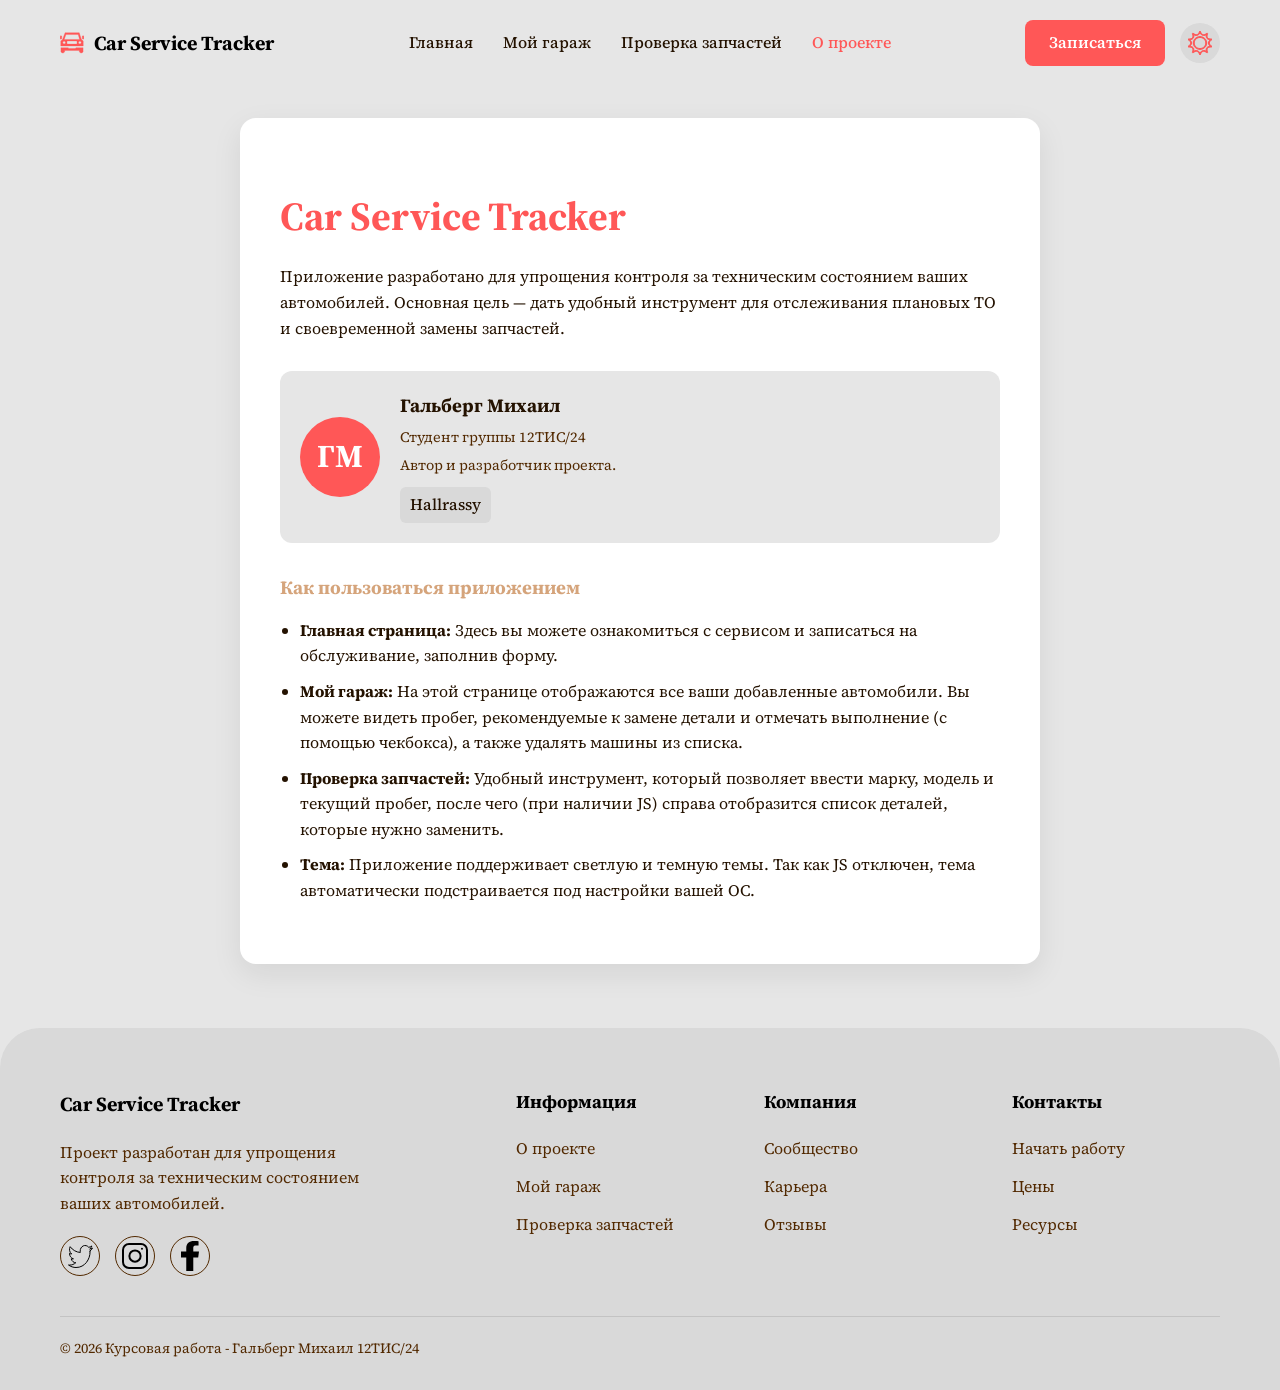
==== about.html @ ecd5b529 "first commit" ====
<!DOCTYPE html>
<html lang="ru">

<head>
    <meta charset="UTF-8">
    <meta name="viewport" content="width=device-width, initial-scale=1.0">
    <title>О проекте - Car Service Tracker</title>
    <link rel="stylesheet" href="./styles/normalize.css">
    <link rel="stylesheet" href="./styles/about.css">
    <link rel="stylesheet" href="./styles/style.css">

    <link rel="preconnect" href="https://fonts.googleapis.com">
    <link rel="preconnect" href="https://fonts.gstatic.com" crossorigin>
    <link
        href="https://fonts.googleapis.com/css2?family=Source+Serif+4:ital,opsz,wght@0,8..60,200..900;1,8..60,200..900&display=swap"
        rel="stylesheet">
</head>

<body>

    <header>
        <div class="container">
            <a href="landing.html" class="logo">
                <svg width="78" height="67" viewBox="0 0 78 67" fill="none" xmlns="http://www.w3.org/2000/svg">
                    <path
                        d="M0.5 20V11.5C2.50003 9.5 3.5 9.5 5.5 11.5C5.5 14.8195 5.5 16.6805 5.5 20C3.50003 21.5 2.50003 21.5 0.5 20Z"
                        fill="black" stroke="black" />
                    <path
                        d="M72.5 20V11.5C74.5 9.5 75.5 9.5 77.5 11.5C77.5 14.8195 77.5 16.6805 77.5 20C75.5 21.5 74.5 21.5 72.5 20Z"
                        fill="black" stroke="black" />
                    <path
                        d="M26.5 49H3V62.5C7.56975 67.108 10.1931 67.3477 15 62.5V57.5H63V62.5C67.7618 67.1748 70.3957 67.2716 75 62.5V49H52C51.0146 50.2489 50.3433 50.7753 49 51.5H29C27.8116 50.7342 27.2792 50.1751 26.5 49Z"
                        fill="black" stroke="black" />
                    <path
                        d="M62.4746 0.341797L69.4375 21.2305L75.5 27.293V43H2.5V27.293L2.64648 27.1465L8.57129 21.2207L16.5332 0.322266L16.6553 0H62.3604L62.4746 0.341797ZM23.3379 27.3467C22.7604 29.1355 22.4865 30.5618 22.5 32.0039C22.5135 33.4424 22.8128 34.8649 23.334 36.6406L23.4395 37H54.6162L54.7188 36.6348C55.2172 34.86 55.492 33.4383 55.5 32.002C55.508 30.5635 55.2477 29.1399 54.7158 27.3574L54.6094 27H23.4492L23.3379 27.3467ZM13.5 27.5C11.0147 27.5 9 29.5147 9 32C9 34.4853 11.0147 36.5 13.5 36.5C15.9853 36.5 18 34.4853 18 32C18 29.5147 15.9853 27.5 13.5 27.5ZM64.5 27.5C62.0147 27.5 60 29.5147 60 32C60 34.4853 62.0147 36.5 64.5 36.5C66.9853 36.5 69 34.4853 69 32C69 29.5147 66.9853 27.5 64.5 27.5ZM19.0254 6.3418L14.0254 21.3418L13.8066 22H63.6504L63.4834 21.3711L59.4834 6.37109L59.3838 6H19.1396L19.0254 6.3418Z"
                        fill="black" stroke="black" />
                </svg>
                Car Service Tracker
            </a>
            <nav>
                <a href="landing.html">Главная</a>
                <a href="index.html">Мой гараж</a>
                <a href="parts.html">Проверка запчастей</a>
                <a href="about.html" class="active">О проекте</a>
            </nav>
            <div class="header-actions">
                <a href="index.html#register" class="btn btn-primary">Записаться</a>
                <button class="theme-toggle" aria-label="Toggle Theme" title="Смена темы зависит от системы (без js)">
                    <svg width="24" height="24" viewBox="0 0 24 24" fill="none" xmlns="http://www.w3.org/2000/svg">
                        <path
                            d="M9.39059 4.34668H9.39011C9.38964 4.34668 9.38964 4.34804 9.38916 4.34804L9.39059 4.34668Z"
                            fill="black" />
                        <path d="M9.38916 19.6531C9.39011 19.6531 9.39059 19.6544 9.39112 19.6544L9.38916 19.6531Z"
                            fill="black" />
                        <path
                            d="M14.6102 4.34791C14.6098 4.34791 14.6098 4.34668 14.6093 4.34668H14.6089L14.6102 4.34791Z"
                            fill="black" />
                        <path
                            d="M23.7869 15.218C23.0164 14.7711 22.3967 14.2143 21.9677 13.6625C21.7536 13.3831 21.5935 13.1138 21.4879 12.8433C21.3815 12.5728 21.3263 12.3011 21.3263 12.0037V12.0014V11.9971C21.3263 11.699 21.3815 11.4269 21.4879 11.1564C21.5935 10.8867 21.7536 10.6169 21.9677 10.3379C22.3967 9.78618 23.0164 9.22902 23.7869 8.78211C23.9624 8.6803 24.0414 8.47667 23.9785 8.29142C23.9156 8.10584 23.7253 7.98594 23.5217 8.00169C23.3326 8.01594 23.1463 8.02288 22.9624 8.02245C22.273 8.02283 21.6303 7.92289 21.0872 7.75962C20.7424 7.65397 20.4477 7.52483 20.1953 7.36615C19.9425 7.20668 19.7304 7.01726 19.5465 6.77707L19.5461 6.7767C19.363 6.53614 19.2392 6.28676 19.1578 6.00973C19.0759 5.73269 19.0385 5.42604 19.0385 5.08254V5.07757V5.07602C19.0433 4.38977 19.2014 3.59008 19.5505 2.79587C19.6304 2.61526 19.5694 2.40774 19.4029 2.29173C19.236 2.17646 19.0102 2.18527 18.8542 2.31282C18.1684 2.87425 17.4188 3.26233 16.735 3.47908L16.7378 3.47833C16.3483 3.59936 15.9919 3.66123 15.6548 3.66123C15.3931 3.66086 15.1415 3.62509 14.8835 3.5448L14.8826 3.54442C14.5871 3.45297 14.3322 3.32003 14.0948 3.14022C13.8577 2.96115 13.6375 2.73367 13.4239 2.45434C13.0038 1.89605 12.6376 1.16171 12.4308 0.324798C12.3837 0.13411 12.2055 0 11.9999 0C11.7938 0 11.616 0.13411 11.5689 0.324704C11.3625 1.16161 10.9955 1.89596 10.5758 2.45424C10.3621 2.73362 10.142 2.96106 9.90493 3.14012C9.66702 3.31993 9.41302 3.45287 9.11746 3.54433L9.11663 3.5447C8.85859 3.625 8.60622 3.66076 8.34494 3.66114C8.00826 3.66114 7.65221 3.59889 7.26191 3.47823L7.26516 3.47898C6.58014 3.26223 5.83059 2.87415 5.14637 2.31273C4.9899 2.18518 4.76375 2.17637 4.5972 2.29163C4.43071 2.40765 4.36986 2.61517 4.44964 2.79578C4.79803 3.59003 4.95606 4.38888 4.96167 5.07593V5.08244C4.96167 5.42594 4.9234 5.7326 4.84235 6.00963C4.7605 6.28667 4.63635 6.53604 4.45328 6.77661L4.45289 6.77698C4.26943 7.01717 4.05778 7.20659 3.80496 7.36606C3.55259 7.52478 3.25742 7.65387 2.91272 7.75953C2.36961 7.92284 1.72734 8.02278 1.03745 8.02278C0.85438 8.02278 0.667718 8.01584 0.478597 8.00159C0.274573 7.98584 0.084665 8.10575 0.021805 8.29133C-0.0418911 8.47653 0.0375446 8.68021 0.213336 8.78202C0.983444 9.22893 1.60358 9.78609 2.03214 10.3379C2.24586 10.6169 2.40551 10.8866 2.51235 11.1563C2.61879 11.4264 2.67324 11.6977 2.67402 11.9952V12.0002V12.0048C2.67324 12.3022 2.61879 12.5731 2.51235 12.8436C2.40551 13.1137 2.24586 13.3831 2.03214 13.6625L2.03377 13.6598C1.60521 14.2119 0.984624 14.7707 0.213336 15.2179C0.0375446 15.3194 -0.0418911 15.5234 0.021805 15.7086C0.084665 15.8942 0.275015 16.0145 0.47904 15.9987C0.667767 15.9842 0.854429 15.9772 1.03789 15.9772C1.72738 15.9772 2.36966 16.0775 2.91277 16.2404C3.25747 16.3465 3.55263 16.4748 3.80501 16.6339C4.05783 16.7937 4.26952 16.9828 4.45294 17.2237H4.45333C4.6364 17.4635 4.76055 17.7129 4.8424 17.9903C4.92345 18.2678 4.96172 18.574 4.96172 18.9179V18.9244C4.95611 19.6115 4.79803 20.4099 4.44969 21.2042C4.36991 21.3852 4.43076 21.5927 4.59725 21.7083C4.7638 21.8232 4.98995 21.8151 5.14641 21.6872C5.83025 21.127 6.57936 20.7381 7.26319 20.5214C7.65309 20.4015 8.00831 20.3385 8.34455 20.3389C8.60622 20.3389 8.8582 20.3754 9.11623 20.4557L9.11746 20.4561C9.41302 20.5471 9.66702 20.6801 9.90533 20.8595C10.1428 21.0397 10.3633 21.2676 10.577 21.5473L10.575 21.5454C10.9951 22.1033 11.3625 22.838 11.5689 23.6757C11.616 23.8659 11.7939 24 11.9999 24C12.2055 24 12.3837 23.8659 12.4309 23.6757C12.6377 22.8384 13.0039 22.1038 13.424 21.5458C13.6377 21.2669 13.8578 21.0394 14.0949 20.8596C14.3324 20.6801 14.5872 20.5471 14.8828 20.4561L14.8836 20.4557C15.1416 20.3754 15.3941 20.3389 15.6549 20.3385C15.992 20.3385 16.3472 20.4015 16.7367 20.5214C17.4205 20.7382 18.1689 21.1271 18.8535 21.6873C19.0104 21.8152 19.2362 21.8233 19.4031 21.7084C19.5696 21.5927 19.6305 21.3852 19.5506 21.2043C19.2015 20.41 19.0434 19.6111 19.0386 18.9245V18.9179C19.0386 18.5741 19.0761 18.2678 19.1579 17.9904C19.2394 17.713 19.3632 17.4635 19.5463 17.2238H19.5467C19.7305 16.9828 19.9426 16.7938 20.1954 16.6339C20.4478 16.4748 20.7426 16.3465 21.0873 16.2405C21.6304 16.0776 22.2731 15.9773 22.9626 15.9773C23.146 15.9773 23.3328 15.9842 23.5214 15.9988C23.7255 16.0149 23.9158 15.8943 23.9787 15.7087C24.0414 15.5235 23.9623 15.3194 23.7869 15.218ZM20.8202 15.4359L20.8174 15.437C20.4138 15.5611 20.042 15.719 19.707 15.93C19.3723 16.141 19.0759 16.405 18.8304 16.7273L18.8308 16.7269C18.5853 17.0471 18.4127 17.3959 18.3046 17.7633C18.197 18.1303 18.153 18.5153 18.153 18.918V18.9299V18.931C18.1567 19.3625 18.2127 19.8217 18.3219 20.2932C17.8852 20.0488 17.4438 19.8567 17.0144 19.7207L17.0119 19.7199C16.5571 19.5785 16.1076 19.4951 15.6548 19.4951C15.3048 19.4951 14.9552 19.5455 14.6093 19.6534C14.2126 19.7752 13.8573 19.9612 13.5437 20.1987C13.2296 20.4373 12.9554 20.7247 12.707 21.0513L12.7042 21.0536C12.4417 21.4044 12.2023 21.8072 11.9998 22.2502C11.7979 21.8071 11.5583 21.4044 11.2946 21.0536L11.293 21.0513C11.0434 20.7247 10.7701 20.4369 10.456 20.1987C10.1419 19.9612 9.78708 19.7748 9.38917 19.653C9.04363 19.5454 8.69407 19.4951 8.34445 19.4951C7.89248 19.4954 7.44287 19.5785 6.98809 19.7199L6.98529 19.7206C6.55589 19.8567 6.11479 20.0488 5.67733 20.2932C5.78741 19.8217 5.84304 19.3625 5.84668 18.931V18.9229V18.921V18.9179C5.84668 18.5156 5.80276 18.1305 5.69464 17.7632C5.58742 17.3963 5.41443 17.047 5.16934 16.7268L5.16973 16.7272C4.92414 16.4049 4.6278 16.1409 4.29274 15.9299C3.95808 15.7189 3.58554 15.561 3.18192 15.4369L3.17946 15.4358C2.74805 15.3062 2.27025 15.2171 1.76546 15.1703C2.14606 14.8498 2.47629 14.5089 2.74564 14.162L2.7476 14.1589C2.99599 13.8338 3.19963 13.4984 3.34074 13.1406C3.48186 12.7832 3.55928 12.404 3.55883 12.0048V12.0002V11.9978V11.9952V11.9909C3.55844 11.5936 3.48141 11.2155 3.34074 10.8593C3.19963 10.5016 2.99599 10.1657 2.7476 9.84027L2.74564 9.83793C2.47551 9.49133 2.14606 9.15055 1.76506 8.82964C2.27025 8.78319 2.748 8.69403 3.17946 8.56452L3.18192 8.56339C3.58549 8.43927 3.95808 8.28092 4.29274 8.06999C4.6278 7.859 4.92414 7.59505 5.16973 7.27264L5.16934 7.27301C5.41443 6.95253 5.58742 6.60401 5.69464 6.23707C5.80276 5.86934 5.84668 5.48473 5.84668 5.0824V5.07279V5.06932C5.84304 4.63858 5.78741 4.17822 5.67733 3.70712C6.11479 3.95111 6.55594 4.14288 6.98529 4.27928L6.98809 4.28041C7.44292 4.42183 7.89248 4.5048 8.34489 4.5048C8.69446 4.50517 9.04403 4.45446 9.38995 4.3465C9.78748 4.22467 10.1423 4.03834 10.456 3.80087C10.7701 3.56303 11.0434 3.27522 11.293 2.94859L11.2942 2.94629C11.5583 2.59585 11.797 2.19273 11.9998 1.74976C12.2023 2.19277 12.4417 2.5959 12.7042 2.94629L12.707 2.94859C12.9554 3.27522 13.2296 3.56303 13.5437 3.80087C13.8573 4.03834 14.2126 4.22467 14.6093 4.3465C14.9552 4.4545 15.3048 4.50522 15.6548 4.5048C16.1076 4.5048 16.5567 4.42183 17.0119 4.28041L17.0144 4.27928C17.4438 4.14288 17.8852 3.95111 18.3219 3.70712C18.2127 4.17822 18.1566 4.63858 18.153 5.06932V5.0824C18.153 5.48473 18.197 5.87013 18.3046 6.23707C18.4127 6.60401 18.5853 6.95295 18.8308 7.27301L18.8304 7.27264C19.0755 7.595 19.3723 7.85937 19.707 8.06999C20.042 8.28092 20.4142 8.43922 20.8174 8.56339L20.8202 8.56452C21.252 8.69403 21.7294 8.78319 22.2342 8.82927C21.854 9.15013 21.5246 9.49133 21.2544 9.83793L21.2524 9.84065C21.0029 10.1661 20.7996 10.5019 20.6585 10.8597C20.5182 11.2147 20.442 11.5913 20.4412 11.9867V11.9936C20.4412 11.9944 20.4408 11.9952 20.4408 11.997V12.0017V12.0036V12.0044V12.0063C20.4412 12.4043 20.5178 12.7832 20.6585 13.1398C20.7996 13.4979 21.0029 13.8338 21.2524 14.1589L21.2544 14.162C21.5246 14.5089 21.854 14.8498 22.2342 15.1703C21.7294 15.2172 21.252 15.3063 20.8202 15.4359Z"
                            fill="black" />
                        <path
                            d="M14.6089 19.6543H14.6093C14.6097 19.6531 14.6098 19.6531 14.6102 19.6531L14.6089 19.6543Z"
                            fill="black" />
                        <path
                            d="M12 5.58984C8.28496 5.58984 5.27388 8.45982 5.27344 12.0004C5.27383 15.5405 8.28491 18.4108 12 18.4108C15.7155 18.4108 18.7265 15.5405 18.7265 12.0004C18.7265 8.45982 15.7154 5.58984 12 5.58984ZM16.0956 15.9032C15.0461 16.9026 13.6011 17.5201 12 17.5201C10.3989 17.5201 8.95384 16.9026 7.90475 15.9032C6.856 14.9038 6.20852 13.5258 6.20807 12.0004C6.20847 10.4748 6.856 9.09765 7.90475 8.09743C8.95389 7.09763 10.3989 6.48047 12 6.48047C13.6011 6.48047 15.0461 7.09763 16.0957 8.09743C17.144 9.09686 17.7919 10.4748 17.7919 12.0004C17.7919 13.5258 17.144 14.9038 16.0956 15.9032Z"
                            fill="black" />
                    </svg>

                </button>
            </div>
        </div>
    </header>

    <main class="container">
        <section class="about-section">
            <h1 class="txt-primary">Car Service Tracker</h1>
            <p class="lead">Приложение разработано для упрощения контроля за техническим состоянием ваших автомобилей.
                Основная цель — дать удобный инструмент для отслеживания плановых ТО и своевременной замены запчастей.
            </p>

            <div class="author-card">
                <div class="author-avatar">
                    ГМ
                </div>
                <div class="author-info">
                    <h3>Гальберг Михаил</h3>
                    <p>Студент группы 12ТИС/24</p>
                    <p class="mb-0">Автор и разработчик проекта.</p>
                    <a href="https://github.com/Hallrassy" target="_blank" class="github-link">
                        <!-- Тут должна быть иконка: github --> Hallrassy
                    </a>
                </div>
            </div>

            <div class="instructions">
                <h3 class="txt-secondary">Как пользоваться приложением</h3>
                <ul>
                    <li><strong>Главная страница:</strong> Здесь вы можете ознакомиться с сервисом и записаться на
                        обслуживание, заполнив форму.</li>
                    <li><strong>Мой гараж:</strong> На этой странице отображаются все ваши добавленные автомобили. Вы
                        можете видеть пробег, рекомендуемые к замене детали и отмечать выполнение (с помощью чекбокса),
                        а также удалять машины из списка.</li>
                    <li><strong>Проверка запчастей:</strong> Удобный инструмент, который позволяет ввести марку, модель
                        и текущий пробег, после чего (при наличии JS) справа отобразится список деталей, которые нужно
                        заменить.</li>
                    <li><strong>Тема:</strong> Приложение поддерживает светлую и темную темы. Так как JS отключен, тема
                        автоматически подстраивается под настройки вашей ОС.</li>
                </ul>
            </div>
        </section>
    </main>

    <footer>
        <div class="container">
            <div class="footer-grid">
                <div class="footer-brand">
                    <a href="landing.html" class="logo">
                        <!-- Тут должна быть иконка: car-front -->
                        Car Service Tracker
                    </a>
                    <p>Проект разработан для упрощения контроля за техническим состоянием ваших автомобилей.</p>
                    <div class="social-links">
                        <a href="#"><svg width="25" height="23" viewBox="0 0 25 23" fill="none"
                                xmlns="http://www.w3.org/2000/svg">
                                <path
                                    d="M22.0611 6.07477V6.80123C22.0611 14.1166 17.1054 22.5 8.0373 22.5C5.36029 22.5064 2.74013 21.6352 0.5 19.9937C0.889044 20.0529 1.28148 20.0796 1.67405 20.0736C3.89309 20.0804 6.04972 19.2514 7.7973 17.7199C6.76638 17.7029 5.76649 17.3224 4.93971 16.6325C4.11294 15.9426 3.50136 14.9784 3.19189 13.8769C3.49897 13.9498 3.81204 13.9863 4.12595 13.9859C4.56428 13.986 5.00063 13.92 5.42324 13.7897C4.30665 13.5404 3.30211 12.8643 2.58151 11.8771C1.86091 10.8898 1.46905 9.65277 1.47297 8.37764V8.30499C2.15613 8.73238 2.92203 8.96677 3.70432 8.98786C2.66298 8.22041 1.9226 7.03658 1.63447 5.67827C1.34633 4.31996 1.53218 2.88969 2.15405 1.6797C3.39314 3.38651 4.93908 4.78216 6.69138 5.77592C8.44368 6.76968 10.3631 7.33931 12.3249 7.44777C12.2278 7.03545 12.1819 6.61009 12.1886 6.18374C12.1521 5.05694 12.4266 3.94491 12.9746 2.99906C13.5227 2.05322 14.3177 1.31954 15.2514 0.897903C16.1852 0.47627 17.2122 0.387181 18.1928 0.642768C19.1734 0.898355 20.0598 1.4862 20.7314 2.32625C21.8352 2.07676 22.8941 1.62253 23.8643 0.982304C23.4964 2.28365 22.7137 3.38782 21.6654 4.08428C22.6446 3.93316 23.5993 3.62489 24.5 3.16894C23.8472 4.29178 23.0214 5.2757 22.0611 6.07477Z"
                                    stroke="black" stroke-linecap="round" stroke-linejoin="round" />
                            </svg>
                        </a>
                        <a href="#"><svg width="26" height="26" viewBox="0 0 26 26" fill="none"
                                xmlns="http://www.w3.org/2000/svg">
                                <path
                                    d="M19.975 5.8H19.99M7 25H19C22.3137 25 25 22.3137 25 19V7C25 3.68629 22.3137 1 19 1H7C3.68629 1 1 3.68629 1 7V19C1 22.3137 3.68629 25 7 25ZM18.625 13C18.625 16.1066 16.1066 18.625 13 18.625C9.8934 18.625 7.375 16.1066 7.375 13C7.375 9.8934 9.8934 7.375 13 7.375C16.1066 7.375 18.625 9.8934 18.625 13Z"
                                    stroke="black" stroke-width="2" stroke-linecap="round" stroke-linejoin="round" />
                            </svg>
                        </a>
                        <a href="#"><svg width="18" height="30" viewBox="0 0 18 30" fill="none"
                                xmlns="http://www.w3.org/2000/svg">
                                <path fill-rule="evenodd" clip-rule="evenodd"
                                    d="M12.2783 30V16.5H17.1966L18 10.5H12.2783V7.57764C12.2783 6.03264 12.3257 4.5 14.9164 4.5H17.5404V0.210205C17.5404 0.145705 15.2865 0 13.0062 0C8.24399 0 5.26212 2.48579 5.26212 7.05029V10.5H0V16.5H5.26212V30H12.2783Z"
                                    fill="black" />
                            </svg>
                        </a>
                    </div>
                </div>

                <div class="footer-links">
                    <h4>Информация</h4>
                    <ul>
                        <li><a href="about.html">О проекте</a></li>
                        <li><a href="index.html">Мой гараж</a></li>
                        <li><a href="parts.html">Проверка запчастей</a></li>
                    </ul>
                </div>

                <div class="footer-links">
                    <h4>Компания</h4>
                    <ul>
                        <li><a href="#">Сообщество</a></li>
                        <li><a href="#">Карьера</a></li>
                        <li><a href="#">Отзывы</a></li>
                    </ul>
                </div>

                <div class="footer-links">
                    <h4>Контакты</h4>
                    <ul>
                        <li><a href="#">Начать работу</a></li>
                        <li><a href="#">Цены</a></li>
                        <li><a href="#">Ресурсы</a></li>
                    </ul>
                </div>
            </div>

            <div class="footer-bottom">
                <p>&copy; 2026 Курсовая работа - Гальберг Михаил 12ТИС/24</p>
            </div>
        </div>
    </footer>

<script src="./scripts/theme.js"></script>
</body>
<script src=""></script>

</html>
---- styles/about.css ----
/* About Section */
.about-section {
    max-width: 800px;
    margin: 0 auto 4rem auto;
    background-color: var(--background-light);
    padding: 40px;
    border-radius: 16px;
    box-shadow: 0 10px 30px var(--card-shadow);
}

.about-section h1 {
    font-size: 2.5rem;
    margin-bottom: 1rem;
}

.author-card {
    display: flex;
    align-items: center;
    gap: 20px;
    padding: 20px;
    background-color: var(--background);
    border-radius: 12px;
    margin: 30px 0;
}

.author-avatar {
    width: 80px;
    height: 80px;
    border-radius: 50%;
    background-color: var(--primary);
    display: flex;
    align-items: center;
    justify-content: center;
    color: white;
    font-size: 2rem;
    font-weight: bold;
}

.author-info h3 {
    margin-bottom: 5px;
}

.author-info p {
    color: var(--text-light);
    font-size: 0.9rem;
    margin-bottom: 5px;
}

.github-link {
    display: inline-flex;
    align-items: center;
    gap: 8px;
    color: var(--text);
    text-decoration: none;
    font-weight: 500;
    margin-top: 5px;
    padding: 5px 10px;
    background: var(--background-dark);
    border-radius: 6px;
    transition: background 0.3s ease;
}

.github-link:hover {
    background: var(--background-light);
    color: var(--primary);
}

.instructions {
    margin-top: 30px;
}

.instructions h3 {
    margin-bottom: 15px;
}

.instructions ul {
    padding-left: 20px;
    margin-bottom: 20px;
}

.instructions li {
    margin-bottom: 10px;
}


/* Extracted Inline Styles */
.txt-primary {
    color: var(--primary);
}

.mb-0 {
    margin-bottom: 0;
}

.txt-secondary {
    color: var(--secondary);
}
---- styles/style.css ----
@import url('https://fonts.googleapis.com/css2?family=Source+Serif+4:ital,opsz,wght@0,8..60,200..900;1,8..60,200..900&display=swap');

/* Светлая тема (по умолчанию и через атрибут) */
:root,
:root[data-theme="light"] {
    --text: #241200;
    --text-light: #522900;
    --text-dark: #000000;

    --background: #e6e6e6;
    --background-light: #ffffff;
    --background-dark: #d9d9d9;

    --primary: #ff5757;
    --primary-light: #ff8585;
    --primary-dark: #d94a4a;

    --secondary: #d5a47b;
    --secondary-light: #e4c1a4;
    --secondary-dark: #b58b68;

    --accent: #719d3f;
    --accent-light: #8dbd4f;
    --accent-dark: #5a7d32;

    --card-shadow: rgba(0, 0, 0, 0.08);
}

/* Темная тема (через медиа-запрос) */
@media (prefers-color-scheme: dark) {
    :root {
        --text: #ffeddb;
        --text-light: #ffffff;
        --text-dark: #d9caba;

        --background: #0f0f0f;
        --background-light: #262626;
        --background-dark: #000000;

        --primary: #a80000;
        --primary-light: #d40000;
        --primary-dark: #7d0000;

        --secondary: #84522a;
        --secondary-light: #a66735;
        --secondary-dark: #633e20;

        --accent: #94c062;
        --accent-light: #abd37f;
        --accent-dark: #789c4f;

        --card-shadow: rgba(0, 0, 0, 0.5);
    }
}

:root[data-theme="dark"] {
    --text: #ffeddb;
    --text-light: #ffffff;
    --text-dark: #d9caba;
    --background: #0f0f0f;
    --background-light: #262626;
    --background-dark: #000000;
    --primary: #a80000;
    --primary-light: #d40000;
    --primary-dark: #7d0000;
    --secondary: #84522a;
    --secondary-light: #a66735;
    --secondary-dark: #633e20;
    --accent: #94c062;
    --accent-light: #abd37f;
    --accent-dark: #789c4f;
    --card-shadow: rgba(0, 0, 0, 0.5);
}

* {
    box-sizing: border-box;
    margin: 0;
    padding: 0;
}

body {
    font-family: 'Source Serif 4', serif;
    color: var(--text);
    background-color: var(--background);
    line-height: 1.6;
    display: flex;
    flex-direction: column;
    min-height: 100vh;
}

.container {
    max-width: 1200px;
    margin: 0 auto;
    padding: 0 20px;
}

/* Header */
header {
    background-color: transparent;
    padding: 20px 0;
    margin-bottom: 2rem;
}

header .container {
    display: flex;
    justify-content: space-between;
    align-items: center;
}

.logo {
    display: flex;
    align-items: center;
    gap: 10px;
    font-weight: 700;
    font-size: 1.25rem;
    color: var(--text-dark);
    text-decoration: none;
}

.logo svg {
    width: 24px;
    height: 24px;

    & path {
        fill: var(--primary);
        stroke: var(--primary);
    }
}

nav {
    display: flex;
    gap: 30px;
}

nav a {
    text-decoration: none;
    color: var(--text);
    font-weight: 500;
    transition: color 0.3s ease;
}

nav a:hover,
nav a.active {
    color: var(--primary);
}

.header-actions {
    display: flex;
    align-items: center;
    gap: 15px;
}

.btn {
    display: inline-block;
    padding: 10px 24px;
    border-radius: 8px;
    font-weight: 600;
    text-decoration: none;
    text-align: center;
    cursor: pointer;
    transition: all 0.3s ease;
    border: none;
}

.btn-primary {
    background-color: var(--primary);
    color: #fff;
}

.btn-primary:hover {
    background-color: var(--accent);
    transform: translateY(-2px);
    box-shadow: 0 4px 12px rgba(255, 87, 87, 0.3);
}

.btn-outline {
    background-color: transparent;
    border: 1px solid var(--text-light);
    color: var(--text);
}

.btn-outline:hover {
    border-color: var(--primary);
    color: var(--primary);
}

.theme-toggle {
    background: var(--background-dark);
    border: none;
    width: 40px;
    height: 40px;
    border-radius: 50%;
    display: flex;
    align-items: center;
    justify-content: center;
    cursor: pointer;
    color: var(--text);
    transition: background-color 0.3s ease;

    & svg path {
        fill: var(--primary);
        stroke: var(--primary);
    }
}

.theme-toggle:hover {
    background-color: var(--background-light);

    & svg path {
        fill: var(--primary-dark);
        stroke: var(--primary-dark);
    }
}

/* Main Content Area */
main {
    flex: 1;
}

/* Forms */
.form-container {
    flex: 1;
    background-color: var(--background-light);
    border-radius: 16px;
    padding: 30px;
    box-shadow: 0 10px 30px var(--card-shadow);
}

.form-title {
    font-size: 1.5rem;
    font-weight: 700;
    margin-bottom: 5px;
}

.form-subtitle {
    font-size: 0.875rem;
    color: var(--text-light);
    margin-bottom: 20px;
}

.form-group {
    margin-bottom: 15px;
}

.form-row {
    display: flex;
    gap: 15px;
}

.form-row .form-group {
    flex: 1;
}

label {
    display: block;
    font-size: 0.875rem;
    font-weight: 600;
    margin-bottom: 5px;
    color: var(--text-dark);
}

input,
select,
textarea {
    width: 100%;
    padding: 12px 15px;
    border: 1px solid var(--background-dark);
    background-color: var(--background);
    border-radius: 8px;
    font-size: 0.95rem;
    color: var(--text);
    resize: none;
    transition: all 0.3s ease;
    font-family: inherit;
}

input:focus,
select:focus,
textarea:focus {
    outline: none;
    border-color: var(--primary);
    box-shadow: 0 0 0 3px rgba(255, 87, 87, 0.1);
}

input::placeholder,
textarea::placeholder {
    color: var(--text-light);
    opacity: 0.6;
}

/* Footer */
footer {
    background-color: var(--background-dark);
    padding: 60px 0 30px;
    margin-top: auto;
    border-top-left-radius: 40px;
    border-top-right-radius: 40px;
}

.footer-grid {
    display: grid;
    grid-template-columns: 2fr 1fr 1fr 1fr;
    gap: 40px;
    margin-bottom: 40px;
}

@media (max-width: 768px) {
    .footer-grid {
        grid-template-columns: 1fr;
    }
}

.footer-brand p {
    color: var(--text-light);
    margin: 20px 0;
    max-width: 300px;
}

.social-links {
    display: flex;
    gap: 15px;
}

.social-links a {
    width: 40px;
    height: 40px;
    border-radius: 50%;
    background-color: transparent;
    border: 1px solid var(--text-light);
    display: flex;
    align-items: center;
    justify-content: center;
    color: var(--text);
    text-decoration: none;
    transition: all 0.3s ease;
}

.social-links a:hover {
    background-color: var(--primary);
    border-color: var(--primary);
    color: #fff;
    transform: translateY(-3px);
}

.footer-links h4 {
    font-size: 1.125rem;
    margin-bottom: 20px;
    color: var(--text-dark);
}

.footer-links ul {
    list-style: none;
}

.footer-links li {
    margin-bottom: 12px;
}

.footer-links a {
    text-decoration: none;
    color: var(--text-light);
    transition: color 0.3s ease;
}

.footer-links a:hover {
    color: var(--primary);
}

.footer-bottom {
    padding-top: 20px;
    border-top: 1px solid rgba(0, 0, 0, 0.1);
    color: var(--text-light);
    font-size: 0.875rem;
}
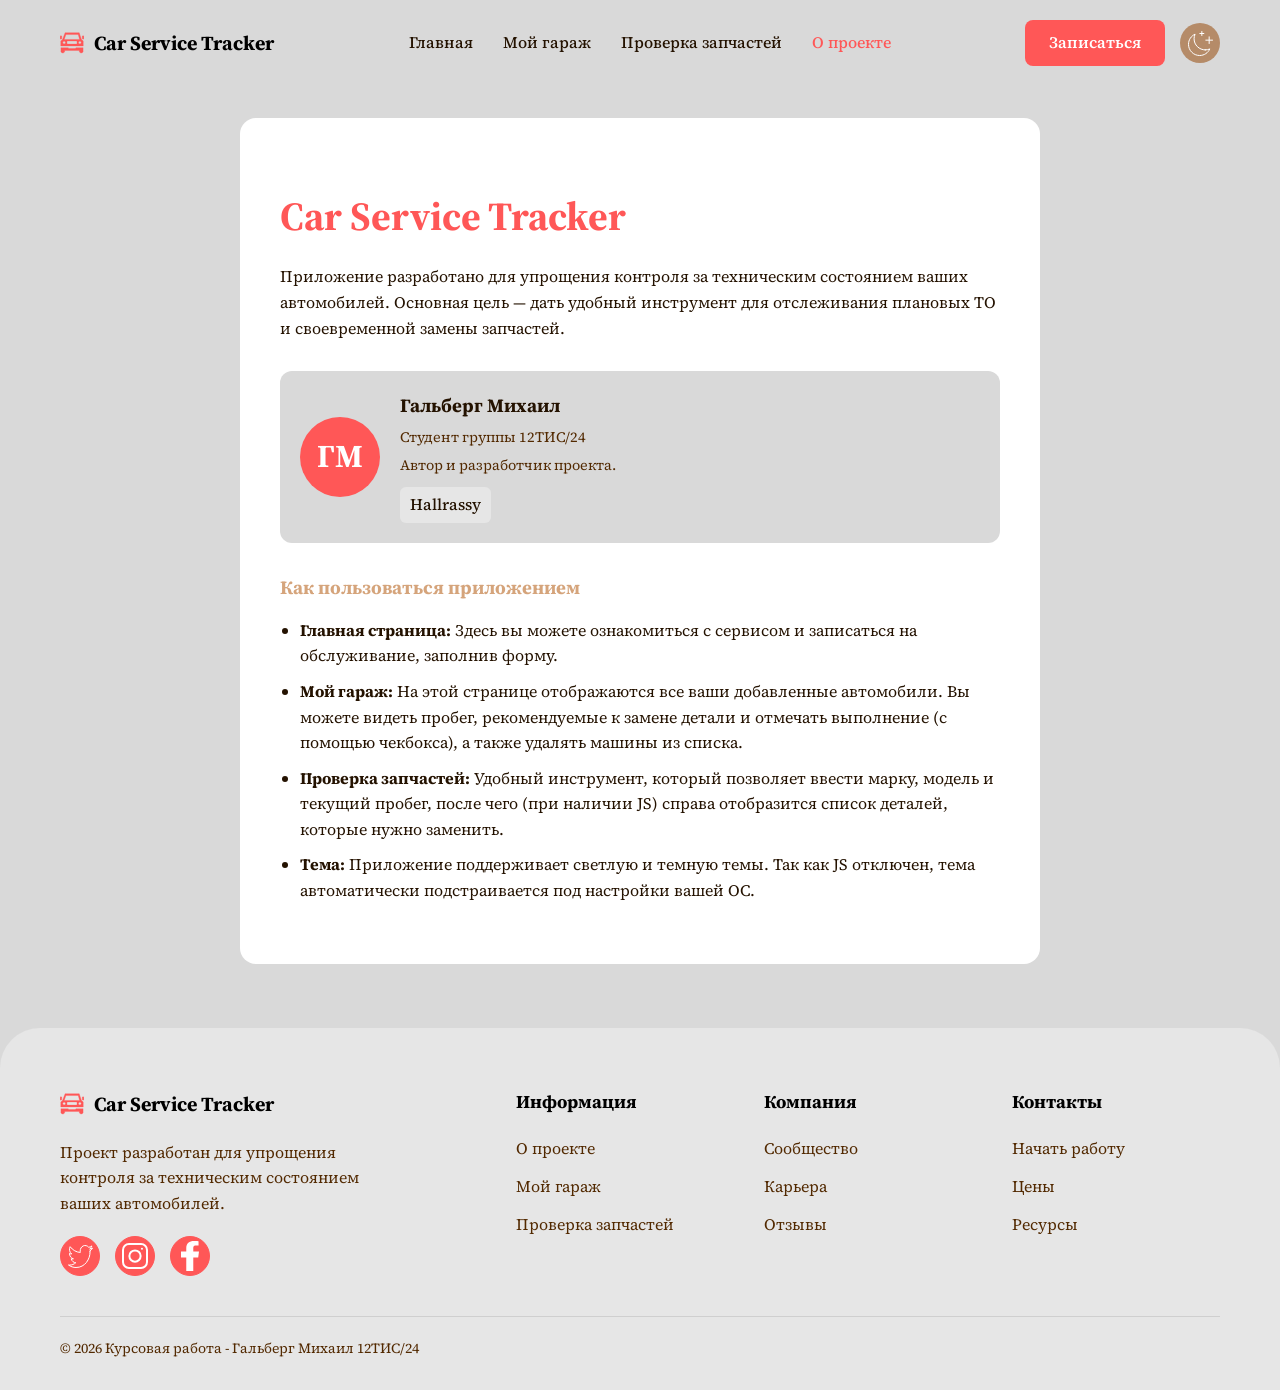
==== commit b6283c11: "second commit" ====
--- a/about.html
+++ b/about.html
@@ -46,26 +46,17 @@
             <div class="header-actions">
                 <a href="index.html#register" class="btn btn-primary">Записаться</a>
                 <button class="theme-toggle" aria-label="Toggle Theme" title="Смена темы зависит от системы (без js)">
-                    <svg width="24" height="24" viewBox="0 0 24 24" fill="none" xmlns="http://www.w3.org/2000/svg">
-                        <path
-                            d="M9.39059 4.34668H9.39011C9.38964 4.34668 9.38964 4.34804 9.38916 4.34804L9.39059 4.34668Z"
-                            fill="black" />
-                        <path d="M9.38916 19.6531C9.39011 19.6531 9.39059 19.6544 9.39112 19.6544L9.38916 19.6531Z"
-                            fill="black" />
-                        <path
-                            d="M14.6102 4.34791C14.6098 4.34791 14.6098 4.34668 14.6093 4.34668H14.6089L14.6102 4.34791Z"
-                            fill="black" />
-                        <path
-                            d="M23.7869 15.218C23.0164 14.7711 22.3967 14.2143 21.9677 13.6625C21.7536 13.3831 21.5935 13.1138 21.4879 12.8433C21.3815 12.5728 21.3263 12.3011 21.3263 12.0037V12.0014V11.9971C21.3263 11.699 21.3815 11.4269 21.4879 11.1564C21.5935 10.8867 21.7536 10.6169 21.9677 10.3379C22.3967 9.78618 23.0164 9.22902 23.7869 8.78211C23.9624 8.6803 24.0414 8.47667 23.9785 8.29142C23.9156 8.10584 23.7253 7.98594 23.5217 8.00169C23.3326 8.01594 23.1463 8.02288 22.9624 8.02245C22.273 8.02283 21.6303 7.92289 21.0872 7.75962C20.7424 7.65397 20.4477 7.52483 20.1953 7.36615C19.9425 7.20668 19.7304 7.01726 19.5465 6.77707L19.5461 6.7767C19.363 6.53614 19.2392 6.28676 19.1578 6.00973C19.0759 5.73269 19.0385 5.42604 19.0385 5.08254V5.07757V5.07602C19.0433 4.38977 19.2014 3.59008 19.5505 2.79587C19.6304 2.61526 19.5694 2.40774 19.4029 2.29173C19.236 2.17646 19.0102 2.18527 18.8542 2.31282C18.1684 2.87425 17.4188 3.26233 16.735 3.47908L16.7378 3.47833C16.3483 3.59936 15.9919 3.66123 15.6548 3.66123C15.3931 3.66086 15.1415 3.62509 14.8835 3.5448L14.8826 3.54442C14.5871 3.45297 14.3322 3.32003 14.0948 3.14022C13.8577 2.96115 13.6375 2.73367 13.4239 2.45434C13.0038 1.89605 12.6376 1.16171 12.4308 0.324798C12.3837 0.13411 12.2055 0 11.9999 0C11.7938 0 11.616 0.13411 11.5689 0.324704C11.3625 1.16161 10.9955 1.89596 10.5758 2.45424C10.3621 2.73362 10.142 2.96106 9.90493 3.14012C9.66702 3.31993 9.41302 3.45287 9.11746 3.54433L9.11663 3.5447C8.85859 3.625 8.60622 3.66076 8.34494 3.66114C8.00826 3.66114 7.65221 3.59889 7.26191 3.47823L7.26516 3.47898C6.58014 3.26223 5.83059 2.87415 5.14637 2.31273C4.9899 2.18518 4.76375 2.17637 4.5972 2.29163C4.43071 2.40765 4.36986 2.61517 4.44964 2.79578C4.79803 3.59003 4.95606 4.38888 4.96167 5.07593V5.08244C4.96167 5.42594 4.9234 5.7326 4.84235 6.00963C4.7605 6.28667 4.63635 6.53604 4.45328 6.77661L4.45289 6.77698C4.26943 7.01717 4.05778 7.20659 3.80496 7.36606C3.55259 7.52478 3.25742 7.65387 2.91272 7.75953C2.36961 7.92284 1.72734 8.02278 1.03745 8.02278C0.85438 8.02278 0.667718 8.01584 0.478597 8.00159C0.274573 7.98584 0.084665 8.10575 0.021805 8.29133C-0.0418911 8.47653 0.0375446 8.68021 0.213336 8.78202C0.983444 9.22893 1.60358 9.78609 2.03214 10.3379C2.24586 10.6169 2.40551 10.8866 2.51235 11.1563C2.61879 11.4264 2.67324 11.6977 2.67402 11.9952V12.0002V12.0048C2.67324 12.3022 2.61879 12.5731 2.51235 12.8436C2.40551 13.1137 2.24586 13.3831 2.03214 13.6625L2.03377 13.6598C1.60521 14.2119 0.984624 14.7707 0.213336 15.2179C0.0375446 15.3194 -0.0418911 15.5234 0.021805 15.7086C0.084665 15.8942 0.275015 16.0145 0.47904 15.9987C0.667767 15.9842 0.854429 15.9772 1.03789 15.9772C1.72738 15.9772 2.36966 16.0775 2.91277 16.2404C3.25747 16.3465 3.55263 16.4748 3.80501 16.6339C4.05783 16.7937 4.26952 16.9828 4.45294 17.2237H4.45333C4.6364 17.4635 4.76055 17.7129 4.8424 17.9903C4.92345 18.2678 4.96172 18.574 4.96172 18.9179V18.9244C4.95611 19.6115 4.79803 20.4099 4.44969 21.2042C4.36991 21.3852 4.43076 21.5927 4.59725 21.7083C4.7638 21.8232 4.98995 21.8151 5.14641 21.6872C5.83025 21.127 6.57936 20.7381 7.26319 20.5214C7.65309 20.4015 8.00831 20.3385 8.34455 20.3389C8.60622 20.3389 8.8582 20.3754 9.11623 20.4557L9.11746 20.4561C9.41302 20.5471 9.66702 20.6801 9.90533 20.8595C10.1428 21.0397 10.3633 21.2676 10.577 21.5473L10.575 21.5454C10.9951 22.1033 11.3625 22.838 11.5689 23.6757C11.616 23.8659 11.7939 24 11.9999 24C12.2055 24 12.3837 23.8659 12.4309 23.6757C12.6377 22.8384 13.0039 22.1038 13.424 21.5458C13.6377 21.2669 13.8578 21.0394 14.0949 20.8596C14.3324 20.6801 14.5872 20.5471 14.8828 20.4561L14.8836 20.4557C15.1416 20.3754 15.3941 20.3389 15.6549 20.3385C15.992 20.3385 16.3472 20.4015 16.7367 20.5214C17.4205 20.7382 18.1689 21.1271 18.8535 21.6873C19.0104 21.8152 19.2362 21.8233 19.4031 21.7084C19.5696 21.5927 19.6305 21.3852 19.5506 21.2043C19.2015 20.41 19.0434 19.6111 19.0386 18.9245V18.9179C19.0386 18.5741 19.0761 18.2678 19.1579 17.9904C19.2394 17.713 19.3632 17.4635 19.5463 17.2238H19.5467C19.7305 16.9828 19.9426 16.7938 20.1954 16.6339C20.4478 16.4748 20.7426 16.3465 21.0873 16.2405C21.6304 16.0776 22.2731 15.9773 22.9626 15.9773C23.146 15.9773 23.3328 15.9842 23.5214 15.9988C23.7255 16.0149 23.9158 15.8943 23.9787 15.7087C24.0414 15.5235 23.9623 15.3194 23.7869 15.218ZM20.8202 15.4359L20.8174 15.437C20.4138 15.5611 20.042 15.719 19.707 15.93C19.3723 16.141 19.0759 16.405 18.8304 16.7273L18.8308 16.7269C18.5853 17.0471 18.4127 17.3959 18.3046 17.7633C18.197 18.1303 18.153 18.5153 18.153 18.918V18.9299V18.931C18.1567 19.3625 18.2127 19.8217 18.3219 20.2932C17.8852 20.0488 17.4438 19.8567 17.0144 19.7207L17.0119 19.7199C16.5571 19.5785 16.1076 19.4951 15.6548 19.4951C15.3048 19.4951 14.9552 19.5455 14.6093 19.6534C14.2126 19.7752 13.8573 19.9612 13.5437 20.1987C13.2296 20.4373 12.9554 20.7247 12.707 21.0513L12.7042 21.0536C12.4417 21.4044 12.2023 21.8072 11.9998 22.2502C11.7979 21.8071 11.5583 21.4044 11.2946 21.0536L11.293 21.0513C11.0434 20.7247 10.7701 20.4369 10.456 20.1987C10.1419 19.9612 9.78708 19.7748 9.38917 19.653C9.04363 19.5454 8.69407 19.4951 8.34445 19.4951C7.89248 19.4954 7.44287 19.5785 6.98809 19.7199L6.98529 19.7206C6.55589 19.8567 6.11479 20.0488 5.67733 20.2932C5.78741 19.8217 5.84304 19.3625 5.84668 18.931V18.9229V18.921V18.9179C5.84668 18.5156 5.80276 18.1305 5.69464 17.7632C5.58742 17.3963 5.41443 17.047 5.16934 16.7268L5.16973 16.7272C4.92414 16.4049 4.6278 16.1409 4.29274 15.9299C3.95808 15.7189 3.58554 15.561 3.18192 15.4369L3.17946 15.4358C2.74805 15.3062 2.27025 15.2171 1.76546 15.1703C2.14606 14.8498 2.47629 14.5089 2.74564 14.162L2.7476 14.1589C2.99599 13.8338 3.19963 13.4984 3.34074 13.1406C3.48186 12.7832 3.55928 12.404 3.55883 12.0048V12.0002V11.9978V11.9952V11.9909C3.55844 11.5936 3.48141 11.2155 3.34074 10.8593C3.19963 10.5016 2.99599 10.1657 2.7476 9.84027L2.74564 9.83793C2.47551 9.49133 2.14606 9.15055 1.76506 8.82964C2.27025 8.78319 2.748 8.69403 3.17946 8.56452L3.18192 8.56339C3.58549 8.43927 3.95808 8.28092 4.29274 8.06999C4.6278 7.859 4.92414 7.59505 5.16973 7.27264L5.16934 7.27301C5.41443 6.95253 5.58742 6.60401 5.69464 6.23707C5.80276 5.86934 5.84668 5.48473 5.84668 5.0824V5.07279V5.06932C5.84304 4.63858 5.78741 4.17822 5.67733 3.70712C6.11479 3.95111 6.55594 4.14288 6.98529 4.27928L6.98809 4.28041C7.44292 4.42183 7.89248 4.5048 8.34489 4.5048C8.69446 4.50517 9.04403 4.45446 9.38995 4.3465C9.78748 4.22467 10.1423 4.03834 10.456 3.80087C10.7701 3.56303 11.0434 3.27522 11.293 2.94859L11.2942 2.94629C11.5583 2.59585 11.797 2.19273 11.9998 1.74976C12.2023 2.19277 12.4417 2.5959 12.7042 2.94629L12.707 2.94859C12.9554 3.27522 13.2296 3.56303 13.5437 3.80087C13.8573 4.03834 14.2126 4.22467 14.6093 4.3465C14.9552 4.4545 15.3048 4.50522 15.6548 4.5048C16.1076 4.5048 16.5567 4.42183 17.0119 4.28041L17.0144 4.27928C17.4438 4.14288 17.8852 3.95111 18.3219 3.70712C18.2127 4.17822 18.1566 4.63858 18.153 5.06932V5.0824C18.153 5.48473 18.197 5.87013 18.3046 6.23707C18.4127 6.60401 18.5853 6.95295 18.8308 7.27301L18.8304 7.27264C19.0755 7.595 19.3723 7.85937 19.707 8.06999C20.042 8.28092 20.4142 8.43922 20.8174 8.56339L20.8202 8.56452C21.252 8.69403 21.7294 8.78319 22.2342 8.82927C21.854 9.15013 21.5246 9.49133 21.2544 9.83793L21.2524 9.84065C21.0029 10.1661 20.7996 10.5019 20.6585 10.8597C20.5182 11.2147 20.442 11.5913 20.4412 11.9867V11.9936C20.4412 11.9944 20.4408 11.9952 20.4408 11.997V12.0017V12.0036V12.0044V12.0063C20.4412 12.4043 20.5178 12.7832 20.6585 13.1398C20.7996 13.4979 21.0029 13.8338 21.2524 14.1589L21.2544 14.162C21.5246 14.5089 21.854 14.8498 22.2342 15.1703C21.7294 15.2172 21.252 15.3063 20.8202 15.4359Z"
-                            fill="black" />
-                        <path
-                            d="M14.6089 19.6543H14.6093C14.6097 19.6531 14.6098 19.6531 14.6102 19.6531L14.6089 19.6543Z"
-                            fill="black" />
-                        <path
-                            d="M12 5.58984C8.28496 5.58984 5.27388 8.45982 5.27344 12.0004C5.27383 15.5405 8.28491 18.4108 12 18.4108C15.7155 18.4108 18.7265 15.5405 18.7265 12.0004C18.7265 8.45982 15.7154 5.58984 12 5.58984ZM16.0956 15.9032C15.0461 16.9026 13.6011 17.5201 12 17.5201C10.3989 17.5201 8.95384 16.9026 7.90475 15.9032C6.856 14.9038 6.20852 13.5258 6.20807 12.0004C6.20847 10.4748 6.856 9.09765 7.90475 8.09743C8.95389 7.09763 10.3989 6.48047 12 6.48047C13.6011 6.48047 15.0461 7.09763 16.0957 8.09743C17.144 9.09686 17.7919 10.4748 17.7919 12.0004C17.7919 13.5258 17.144 14.9038 16.0956 15.9032Z"
-                            fill="black" />
+                    <svg class="icon-sun" width="24" height="24" viewBox="0 0 24 24" fill="none" xmlns="http://www.w3.org/2000/svg">
+                    <path d="M9.39059 4.34668H9.39011C9.38964 4.34668 9.38964 4.34804 9.38916 4.34804L9.39059 4.34668Z" fill="black"/>
+                    <path d="M9.38916 19.6531C9.39011 19.6531 9.39059 19.6544 9.39112 19.6544L9.38916 19.6531Z" fill="black"/>
+                    <path d="M14.6102 4.34791C14.6098 4.34791 14.6098 4.34668 14.6093 4.34668H14.6089L14.6102 4.34791Z" fill="black"/>
+                    <path d="M23.7869 15.218C23.0164 14.7711 22.3967 14.2143 21.9677 13.6625C21.7536 13.3831 21.5935 13.1138 21.4879 12.8433C21.3815 12.5728 21.3263 12.3011 21.3263 12.0037V12.0014V11.9971C21.3263 11.699 21.3815 11.4269 21.4879 11.1564C21.5935 10.8867 21.7536 10.6169 21.9677 10.3379C22.3967 9.78618 23.0164 9.22902 23.7869 8.78211C23.9624 8.6803 24.0414 8.47667 23.9785 8.29142C23.9156 8.10584 23.7253 7.98594 23.5217 8.00169C23.3326 8.01594 23.1463 8.02288 22.9624 8.02245C22.273 8.02283 21.6303 7.92289 21.0872 7.75962C20.7424 7.65397 20.4477 7.52483 20.1953 7.36615C19.9425 7.20668 19.7304 7.01726 19.5465 6.77707L19.5461 6.7767C19.363 6.53614 19.2392 6.28676 19.1578 6.00973C19.0759 5.73269 19.0385 5.42604 19.0385 5.08254V5.07757V5.07602C19.0433 4.38977 19.2014 3.59008 19.5505 2.79587C19.6304 2.61526 19.5694 2.40774 19.4029 2.29173C19.236 2.17646 19.0102 2.18527 18.8542 2.31282C18.1684 2.87425 17.4188 3.26233 16.735 3.47908L16.7378 3.47833C16.3483 3.59936 15.9919 3.66123 15.6548 3.66123C15.3931 3.66086 15.1415 3.62509 14.8835 3.5448L14.8826 3.54442C14.5871 3.45297 14.3322 3.32003 14.0948 3.14022C13.8577 2.96115 13.6375 2.73367 13.4239 2.45434C13.0038 1.89605 12.6376 1.16171 12.4308 0.324798C12.3837 0.13411 12.2055 0 11.9999 0C11.7938 0 11.616 0.13411 11.5689 0.324704C11.3625 1.16161 10.9955 1.89596 10.5758 2.45424C10.3621 2.73362 10.142 2.96106 9.90493 3.14012C9.66702 3.31993 9.41302 3.45287 9.11746 3.54433L9.11663 3.5447C8.85859 3.625 8.60622 3.66076 8.34494 3.66114C8.00826 3.66114 7.65221 3.59889 7.26191 3.47823L7.26516 3.47898C6.58014 3.26223 5.83059 2.87415 5.14637 2.31273C4.9899 2.18518 4.76375 2.17637 4.5972 2.29163C4.43071 2.40765 4.36986 2.61517 4.44964 2.79578C4.79803 3.59003 4.95606 4.38888 4.96167 5.07593V5.08244C4.96167 5.42594 4.9234 5.7326 4.84235 6.00963C4.7605 6.28667 4.63635 6.53604 4.45328 6.77661L4.45289 6.77698C4.26943 7.01717 4.05778 7.20659 3.80496 7.36606C3.55259 7.52478 3.25742 7.65387 2.91272 7.75953C2.36961 7.92284 1.72734 8.02278 1.03745 8.02278C0.85438 8.02278 0.667718 8.01584 0.478597 8.00159C0.274573 7.98584 0.084665 8.10575 0.021805 8.29133C-0.0418911 8.47653 0.0375446 8.68021 0.213336 8.78202C0.983444 9.22893 1.60358 9.78609 2.03214 10.3379C2.24586 10.6169 2.40551 10.8866 2.51235 11.1563C2.61879 11.4264 2.67324 11.6977 2.67402 11.9952V12.0002V12.0048C2.67324 12.3022 2.61879 12.5731 2.51235 12.8436C2.40551 13.1137 2.24586 13.3831 2.03214 13.6625L2.03377 13.6598C1.60521 14.2119 0.984624 14.7707 0.213336 15.2179C0.0375446 15.3194 -0.0418911 15.5234 0.021805 15.7086C0.084665 15.8942 0.275015 16.0145 0.47904 15.9987C0.667767 15.9842 0.854429 15.9772 1.03789 15.9772C1.72738 15.9772 2.36966 16.0775 2.91277 16.2404C3.25747 16.3465 3.55263 16.4748 3.80501 16.6339C4.05783 16.7937 4.26952 16.9828 4.45294 17.2237H4.45333C4.6364 17.4635 4.76055 17.7129 4.8424 17.9903C4.92345 18.2678 4.96172 18.574 4.96172 18.9179V18.9244C4.95611 19.6115 4.79803 20.4099 4.44969 21.2042C4.36991 21.3852 4.43076 21.5927 4.59725 21.7083C4.7638 21.8232 4.98995 21.8151 5.14641 21.6872C5.83025 21.127 6.57936 20.7381 7.26319 20.5214C7.65309 20.4015 8.00831 20.3385 8.34455 20.3389C8.60622 20.3389 8.8582 20.3754 9.11623 20.4557L9.11746 20.4561C9.41302 20.5471 9.66702 20.6801 9.90533 20.8595C10.1428 21.0397 10.3633 21.2676 10.577 21.5473L10.575 21.5454C10.9951 22.1033 11.3625 22.838 11.5689 23.6757C11.616 23.8659 11.7939 24 11.9999 24C12.2055 24 12.3837 23.8659 12.4309 23.6757C12.6377 22.8384 13.0039 22.1038 13.424 21.5458C13.6377 21.2669 13.8578 21.0394 14.0949 20.8596C14.3324 20.6801 14.5872 20.5471 14.8828 20.4561L14.8836 20.4557C15.1416 20.3754 15.3941 20.3389 15.6549 20.3385C15.992 20.3385 16.3472 20.4015 16.7367 20.5214C17.4205 20.7382 18.1689 21.1271 18.8535 21.6873C19.0104 21.8152 19.2362 21.8233 19.4031 21.7084C19.5696 21.5927 19.6305 21.3852 19.5506 21.2043C19.2015 20.41 19.0434 19.6111 19.0386 18.9245V18.9179C19.0386 18.5741 19.0761 18.2678 19.1579 17.9904C19.2394 17.713 19.3632 17.4635 19.5463 17.2238H19.5467C19.7305 16.9828 19.9426 16.7938 20.1954 16.6339C20.4478 16.4748 20.7426 16.3465 21.0873 16.2405C21.6304 16.0776 22.2731 15.9773 22.9626 15.9773C23.146 15.9773 23.3328 15.9842 23.5214 15.9988C23.7255 16.0149 23.9158 15.8943 23.9787 15.7087C24.0414 15.5235 23.9623 15.3194 23.7869 15.218ZM20.8202 15.4359L20.8174 15.437C20.4138 15.5611 20.042 15.719 19.707 15.93C19.3723 16.141 19.0759 16.405 18.8304 16.7273L18.8308 16.7269C18.5853 17.0471 18.4127 17.3959 18.3046 17.7633C18.197 18.1303 18.153 18.5153 18.153 18.918V18.9299V18.931C18.1567 19.3625 18.2127 19.8217 18.3219 20.2932C17.8852 20.0488 17.4438 19.8567 17.0144 19.7207L17.0119 19.7199C16.5571 19.5785 16.1076 19.4951 15.6548 19.4951C15.3048 19.4951 14.9552 19.5455 14.6093 19.6534C14.2126 19.7752 13.8573 19.9612 13.5437 20.1987C13.2296 20.4373 12.9554 20.7247 12.707 21.0513L12.7042 21.0536C12.4417 21.4044 12.2023 21.8072 11.9998 22.2502C11.7979 21.8071 11.5583 21.4044 11.2946 21.0536L11.293 21.0513C11.0434 20.7247 10.7701 20.4369 10.456 20.1987C10.1419 19.9612 9.78708 19.7748 9.38917 19.653C9.04363 19.5454 8.69407 19.4951 8.34445 19.4951C7.89248 19.4954 7.44287 19.5785 6.98809 19.7199L6.98529 19.7206C6.55589 19.8567 6.11479 20.0488 5.67733 20.2932C5.78741 19.8217 5.84304 19.3625 5.84668 18.931V18.9229V18.921V18.9179C5.84668 18.5156 5.80276 18.1305 5.69464 17.7632C5.58742 17.3963 5.41443 17.047 5.16934 16.7268L5.16973 16.7272C4.92414 16.4049 4.6278 16.1409 4.29274 15.9299C3.95808 15.7189 3.58554 15.561 3.18192 15.4369L3.17946 15.4358C2.74805 15.3062 2.27025 15.2171 1.76546 15.1703C2.14606 14.8498 2.47629 14.5089 2.74564 14.162L2.7476 14.1589C2.99599 13.8338 3.19963 13.4984 3.34074 13.1406C3.48186 12.7832 3.55928 12.404 3.55883 12.0048V12.0002V11.9978V11.9952V11.9909C3.55844 11.5936 3.48141 11.2155 3.34074 10.8593C3.19963 10.5016 2.99599 10.1657 2.7476 9.84027L2.74564 9.83793C2.47551 9.49133 2.14606 9.15055 1.76506 8.82964C2.27025 8.78319 2.748 8.69403 3.17946 8.56452L3.18192 8.56339C3.58549 8.43927 3.95808 8.28092 4.29274 8.06999C4.6278 7.859 4.92414 7.59505 5.16973 7.27264L5.16934 7.27301C5.41443 6.95253 5.58742 6.60401 5.69464 6.23707C5.80276 5.86934 5.84668 5.48473 5.84668 5.0824V5.07279V5.06932C5.84304 4.63858 5.78741 4.17822 5.67733 3.70712C6.11479 3.95111 6.55594 4.14288 6.98529 4.27928L6.98809 4.28041C7.44292 4.42183 7.89248 4.5048 8.34489 4.5048C8.69446 4.50517 9.04403 4.45446 9.38995 4.3465C9.78748 4.22467 10.1423 4.03834 10.456 3.80087C10.7701 3.56303 11.0434 3.27522 11.293 2.94859L11.2942 2.94629C11.5583 2.59585 11.797 2.19273 11.9998 1.74976C12.2023 2.19277 12.4417 2.5959 12.7042 2.94629L12.707 2.94859C12.9554 3.27522 13.2296 3.56303 13.5437 3.80087C13.8573 4.03834 14.2126 4.22467 14.6093 4.3465C14.9552 4.4545 15.3048 4.50522 15.6548 4.5048C16.1076 4.5048 16.5567 4.42183 17.0119 4.28041L17.0144 4.27928C17.4438 4.14288 17.8852 3.95111 18.3219 3.70712C18.2127 4.17822 18.1566 4.63858 18.153 5.06932V5.0824C18.153 5.48473 18.197 5.87013 18.3046 6.23707C18.4127 6.60401 18.5853 6.95295 18.8308 7.27301L18.8304 7.27264C19.0755 7.595 19.3723 7.85937 19.707 8.06999C20.042 8.28092 20.4142 8.43922 20.8174 8.56339L20.8202 8.56452C21.252 8.69403 21.7294 8.78319 22.2342 8.82927C21.854 9.15013 21.5246 9.49133 21.2544 9.83793L21.2524 9.84065C21.0029 10.1661 20.7996 10.5019 20.6585 10.8597C20.5182 11.2147 20.442 11.5913 20.4412 11.9867V11.9936C20.4412 11.9944 20.4408 11.9952 20.4408 11.997V12.0017V12.0036V12.0044V12.0063C20.4412 12.4043 20.5178 12.7832 20.6585 13.1398C20.7996 13.4979 21.0029 13.8338 21.2524 14.1589L21.2544 14.162C21.5246 14.5089 21.854 14.8498 22.2342 15.1703C21.7294 15.2172 21.252 15.3063 20.8202 15.4359Z" fill="black"/>
+                    <path d="M14.6089 19.6543H14.6093C14.6097 19.6531 14.6098 19.6531 14.6102 19.6531L14.6089 19.6543Z" fill="black"/>
+                    <path d="M12 5.58984C8.28496 5.58984 5.27388 8.45982 5.27344 12.0004C5.27383 15.5405 8.28491 18.4108 12 18.4108C15.7155 18.4108 18.7265 15.5405 18.7265 12.0004C18.7265 8.45982 15.7154 5.58984 12 5.58984ZM16.0956 15.9032C15.0461 16.9026 13.6011 17.5201 12 17.5201C10.3989 17.5201 8.95384 16.9026 7.90475 15.9032C6.856 14.9038 6.20852 13.5258 6.20807 12.0004C6.20847 10.4748 6.856 9.09765 7.90475 8.09743C8.95389 7.09763 10.3989 6.48047 12 6.48047C13.6011 6.48047 15.0461 7.09763 16.0957 8.09743C17.144 9.09686 17.7919 10.4748 17.7919 12.0004C17.7919 13.5258 17.144 14.9038 16.0956 15.9032Z" fill="black"/>
                     </svg>
-
+                    <svg class="icon-moon" width="25" height="25" viewBox="0 0 25 25" fill="none" xmlns="http://www.w3.org/2000/svg">
+                    <path d="M13.8333 4.5V0.5M21.1667 12.5V5.83333M15.8333 2.5H11.8333M24.5 9.16667H17.8333M17.2397 18.9201C18.8772 18.9201 20.4324 18.5675 21.8333 17.9339C20.0823 21.8059 16.1856 24.5 11.6597 24.5C5.49641 24.5 0.5 19.5036 0.5 13.3403C0.5 8.81435 3.19415 4.91775 7.06616 3.16667C6.43259 4.56763 6.07989 6.12277 6.07989 7.76031C6.07989 13.9237 11.0763 18.9201 17.2397 18.9201Z" stroke="black" stroke-linecap="round" stroke-linejoin="round"/>
+                    </svg>
                 </button>
             </div>
         </div>
@@ -115,7 +106,20 @@
             <div class="footer-grid">
                 <div class="footer-brand">
                     <a href="landing.html" class="logo">
-                        <!-- Тут должна быть иконка: car-front -->
+                        <svg width="78" height="67" viewBox="0 0 78 67" fill="none" xmlns="http://www.w3.org/2000/svg">
+                            <path
+                                d="M0.5 20V11.5C2.50003 9.5 3.5 9.5 5.5 11.5C5.5 14.8195 5.5 16.6805 5.5 20C3.50003 21.5 2.50003 21.5 0.5 20Z"
+                                fill="black" stroke="black" />
+                            <path
+                                d="M72.5 20V11.5C74.5 9.5 75.5 9.5 77.5 11.5C77.5 14.8195 77.5 16.6805 77.5 20C75.5 21.5 74.5 21.5 72.5 20Z"
+                                fill="black" stroke="black" />
+                            <path
+                                d="M26.5 49H3V62.5C7.56975 67.108 10.1931 67.3477 15 62.5V57.5H63V62.5C67.7618 67.1748 70.3957 67.2716 75 62.5V49H52C51.0146 50.2489 50.3433 50.7753 49 51.5H29C27.8116 50.7342 27.2792 50.1751 26.5 49Z"
+                                fill="black" stroke="black" />
+                            <path
+                                d="M62.4746 0.341797L69.4375 21.2305L75.5 27.293V43H2.5V27.293L2.64648 27.1465L8.57129 21.2207L16.5332 0.322266L16.6553 0H62.3604L62.4746 0.341797ZM23.3379 27.3467C22.7604 29.1355 22.4865 30.5618 22.5 32.0039C22.5135 33.4424 22.8128 34.8649 23.334 36.6406L23.4395 37H54.6162L54.7188 36.6348C55.2172 34.86 55.492 33.4383 55.5 32.002C55.508 30.5635 55.2477 29.1399 54.7158 27.3574L54.6094 27H23.4492L23.3379 27.3467ZM13.5 27.5C11.0147 27.5 9 29.5147 9 32C9 34.4853 11.0147 36.5 13.5 36.5C15.9853 36.5 18 34.4853 18 32C18 29.5147 15.9853 27.5 13.5 27.5ZM64.5 27.5C62.0147 27.5 60 29.5147 60 32C60 34.4853 62.0147 36.5 64.5 36.5C66.9853 36.5 69 34.4853 69 32C69 29.5147 66.9853 27.5 64.5 27.5ZM19.0254 6.3418L14.0254 21.3418L13.8066 22H63.6504L63.4834 21.3711L59.4834 6.37109L59.3838 6H19.1396L19.0254 6.3418Z"
+                                fill="black" stroke="black" />
+                        </svg>
                         Car Service Tracker
                     </a>
                     <p>Проект разработан для упрощения контроля за техническим состоянием ваших автомобилей.</p>
@@ -178,7 +182,7 @@
         </div>
     </footer>
 
-<script src="./scripts/theme.js"></script>
+    <script src="./scripts/theme.js"></script>
 </body>
 <script src=""></script>
 
--- a/styles/about.css
+++ b/styles/about.css
@@ -5,7 +5,6 @@
     background-color: var(--background-light);
     padding: 40px;
     border-radius: 16px;
-    box-shadow: 0 10px 30px var(--card-shadow);
 }
 
 .about-section h1 {
@@ -31,7 +30,7 @@
     display: flex;
     align-items: center;
     justify-content: center;
-    color: white;
+    color: var(--white);
     font-size: 2rem;
     font-weight: bold;
 }
--- a/styles/style.css
+++ b/styles/style.css
@@ -7,9 +7,9 @@
     --text-light: #522900;
     --text-dark: #000000;
 
-    --background: #e6e6e6;
+    --background: #d9d9d9;
+    --background-dark: #e6e6e6;
     --background-light: #ffffff;
-    --background-dark: #d9d9d9;
 
     --primary: #ff5757;
     --primary-light: #ff8585;
@@ -23,7 +23,11 @@
     --accent-light: #8dbd4f;
     --accent-dark: #5a7d32;
 
-    --card-shadow: rgba(0, 0, 0, 0.08);
+    --white: #ffffff;
+    --border-light: rgba(0, 0, 0, 0.1);
+    --border-light-hover: rgba(0, 0, 0, 0.05);
+    --primary-transparent: rgba(255, 87, 87, 0.1);
+    --primary-transparent-hover: rgba(255, 87, 87, 0.05);
 }
 
 /* Темная тема (через медиа-запрос) */
@@ -33,9 +37,9 @@
         --text-light: #ffffff;
         --text-dark: #d9caba;
 
-        --background: #0f0f0f;
-        --background-light: #262626;
-        --background-dark: #000000;
+        --background: #000000;
+        --background-light: #1a1a1a;
+        --background-dark: #0f0f0f;
 
         --primary: #a80000;
         --primary-light: #d40000;
@@ -49,7 +53,11 @@
         --accent-light: #abd37f;
         --accent-dark: #789c4f;
 
-        --card-shadow: rgba(0, 0, 0, 0.5);
+        --white: #ffffff;
+        --border-light: rgba(255, 255, 255, 0.1);
+        --border-light-hover: rgba(255, 255, 255, 0.05);
+        --primary-transparent: rgba(168, 0, 0, 0.2);
+        --primary-transparent-hover: rgba(168, 0, 0, 0.1);
     }
 }
 
@@ -57,9 +65,9 @@
     --text: #ffeddb;
     --text-light: #ffffff;
     --text-dark: #d9caba;
-    --background: #0f0f0f;
-    --background-light: #262626;
-    --background-dark: #000000;
+    --background: #000000;
+    --background-light: #1a1a1a;
+    --background-dark: #0f0f0f;
     --primary: #a80000;
     --primary-light: #d40000;
     --primary-dark: #7d0000;
@@ -69,7 +77,11 @@
     --accent: #94c062;
     --accent-light: #abd37f;
     --accent-dark: #789c4f;
-    --card-shadow: rgba(0, 0, 0, 0.5);
+    --white: #ffffff;
+    --border-light: rgba(255, 255, 255, 0.1);
+    --border-light-hover: rgba(255, 255, 255, 0.05);
+    --primary-transparent: rgba(168, 0, 0, 0.2);
+    --primary-transparent-hover: rgba(168, 0, 0, 0.1);
 }
 
 * {
@@ -164,13 +176,11 @@
 
 .btn-primary {
     background-color: var(--primary);
-    color: #fff;
+    color: var(--white);
 }
 
 .btn-primary:hover {
-    background-color: var(--accent);
-    transform: translateY(-2px);
-    box-shadow: 0 4px 12px rgba(255, 87, 87, 0.3);
+    background-color: var(--primary-dark);
 }
 
 .btn-outline {
@@ -185,7 +195,7 @@
 }
 
 .theme-toggle {
-    background: var(--background-dark);
+    background-color: var(--secondary-dark);
     border: none;
     width: 40px;
     height: 40px;
@@ -194,22 +204,45 @@
     align-items: center;
     justify-content: center;
     cursor: pointer;
-    color: var(--text);
-    transition: background-color 0.3s ease;
-
-    & svg path {
-        fill: var(--primary);
-        stroke: var(--primary);
-    }
+    color: var(--white);
+    transition: background-color 0.3s ease, color 0.3s ease;
+    position: relative;
+    overflow: hidden;
+}
+
+.theme-toggle svg {
+    position: absolute;
+    top: 8px;
+    left: 8px;
+}
+
+.theme-transitioning .theme-toggle svg {
+    transition: transform 0.5s ease, opacity 0.5s ease;
+}
+
+[data-theme="light"] .theme-toggle .icon-sun {
+    opacity: 0;
+    transform: translateY(20px) rotate(90deg);
+}
+
+[data-theme="light"] .theme-toggle .icon-moon {
+    opacity: 1;
+    transform: translateY(0) rotate(0);
+}
+
+[data-theme="dark"] .theme-toggle .icon-moon {
+    opacity: 0;
+    transform: translateY(-20px) rotate(-90deg);
+}
+
+[data-theme="dark"] .theme-toggle .icon-sun {
+    opacity: 1;
+    transform: translateY(0) rotate(0);
 }
 
 .theme-toggle:hover {
-    background-color: var(--background-light);
-
-    & svg path {
-        fill: var(--primary-dark);
-        stroke: var(--primary-dark);
-    }
+    background-color: var(--secondary);
+    color: var(--white);
 }
 
 /* Main Content Area */
@@ -223,7 +256,6 @@
     background-color: var(--background-light);
     border-radius: 16px;
     padding: 30px;
-    box-shadow: 0 10px 30px var(--card-shadow);
 }
 
 .form-title {
@@ -279,7 +311,6 @@
 textarea:focus {
     outline: none;
     border-color: var(--primary);
-    box-shadow: 0 0 0 3px rgba(255, 87, 87, 0.1);
 }
 
 input::placeholder,
@@ -325,21 +356,38 @@
     width: 40px;
     height: 40px;
     border-radius: 50%;
-    background-color: transparent;
-    border: 1px solid var(--text-light);
+    background-color: var(--primary);
+    border: 1px solid var(--primary);
     display: flex;
     align-items: center;
     justify-content: center;
-    color: var(--text);
+    color: var(--white);
     text-decoration: none;
     transition: all 0.3s ease;
 }
 
 .social-links a:hover {
-    background-color: var(--primary);
-    border-color: var(--primary);
-    color: #fff;
-    transform: translateY(-3px);
+    background-color: var(--primary-dark);
+    border-color: var(--primary-dark);
+    color: var(--white);
+}
+
+.social-links a svg [fill="black"],
+.social-links a svg [fill="#000"],
+.social-links a svg [fill="#000000"],
+.theme-toggle svg [fill="black"],
+.theme-toggle svg [fill="#000"],
+.theme-toggle svg [fill="#000000"] {
+    fill: currentColor;
+}
+
+.social-links a svg [stroke="black"],
+.social-links a svg [stroke="#000"],
+.social-links a svg [stroke="#000000"],
+.theme-toggle svg [stroke="black"],
+.theme-toggle svg [stroke="#000"],
+.theme-toggle svg [stroke="#000000"] {
+    stroke: currentColor;
 }
 
 .footer-links h4 {
@@ -368,7 +416,7 @@
 
 .footer-bottom {
     padding-top: 20px;
-    border-top: 1px solid rgba(0, 0, 0, 0.1);
+    border-top: 1px solid var(--border-light);
     color: var(--text-light);
     font-size: 0.875rem;
 }
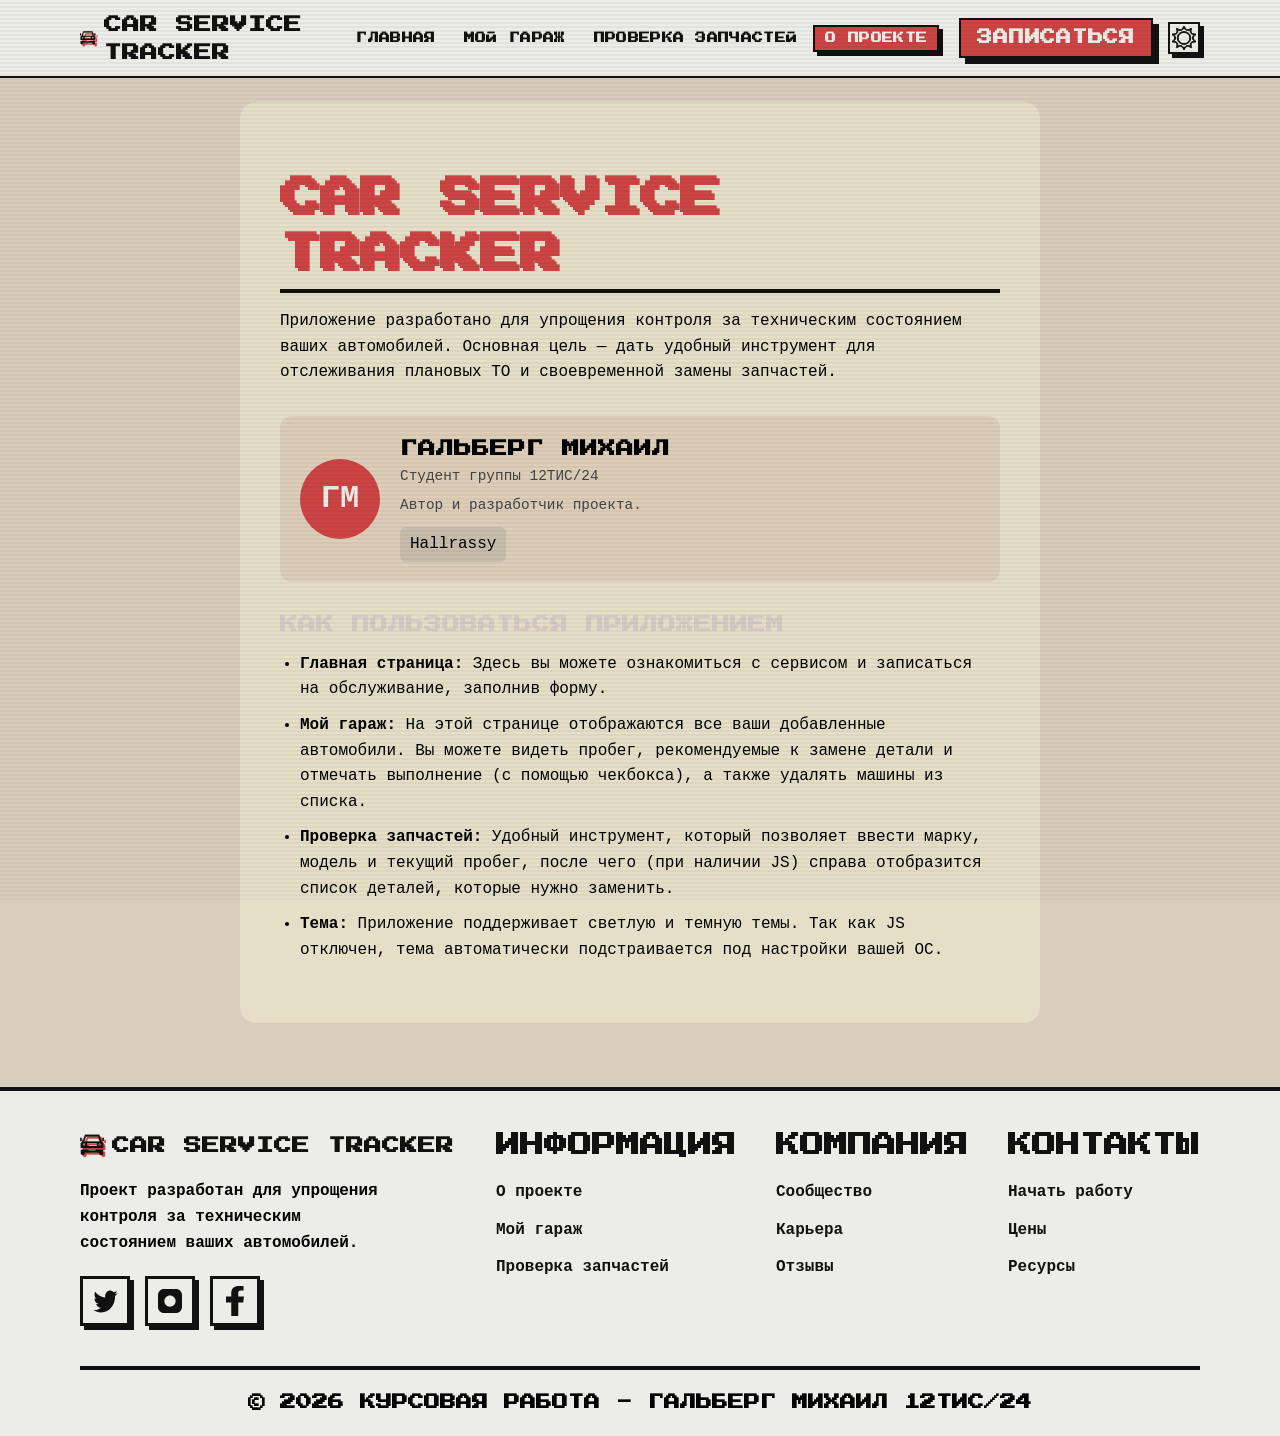
==== commit 0cc51db0: "New disign site" ====
--- a/about.html
+++ b/about.html
@@ -58,7 +58,13 @@
                     <path d="M13.8333 4.5V0.5M21.1667 12.5V5.83333M15.8333 2.5H11.8333M24.5 9.16667H17.8333M17.2397 18.9201C18.8772 18.9201 20.4324 18.5675 21.8333 17.9339C20.0823 21.8059 16.1856 24.5 11.6597 24.5C5.49641 24.5 0.5 19.5036 0.5 13.3403C0.5 8.81435 3.19415 4.91775 7.06616 3.16667C6.43259 4.56763 6.07989 6.12277 6.07989 7.76031C6.07989 13.9237 11.0763 18.9201 17.2397 18.9201Z" stroke="black" stroke-linecap="round" stroke-linejoin="round"/>
                     </svg>
                 </button>
+                <button class="burger-toggle" aria-label="Открыть меню">
+                    <span></span>
+                    <span></span>
+                    <span></span>
+                </button>
             </div>
+            <div class="nav-overlay"></div>
         </div>
     </header>
 
@@ -183,7 +189,8 @@
     </footer>
 
     <script src="./scripts/theme.js"></script>
+    <script src="./scripts/burger.js"></script>
+    <script src="./scripts/retro-fx.js"></script>
 </body>
-<script src=""></script>
 
 </html>
--- a/styles/style.css
+++ b/styles/style.css
@@ -1,89 +1,52 @@
-@import url('https://fonts.googleapis.com/css2?family=Source+Serif+4:ital,opsz,wght@0,8..60,200..900;1,8..60,200..900&display=swap');
-
-/* Светлая тема (по умолчанию и через атрибут) */
-:root,
-:root[data-theme="light"] {
-    --text: #241200;
-    --text-light: #522900;
+@import url('https://fonts.googleapis.com/css2?family=Press+Start+2P&family=PT+Mono:wght@400;700&display=swap');
+
+/* Глобальные переменные в стиле Neo-Brutalism / Mac OS 1992 */
+:root {
+    --text: #000000;
+    --text-light: #444444;
     --text-dark: #000000;
 
-    --background: #d9d9d9;
-    --background-dark: #e6e6e6;
-    --background-light: #ffffff;
-
-    --primary: #ff5757;
-    --primary-light: #ff8585;
-    --primary-dark: #d94a4a;
-
-    --secondary: #d5a47b;
-    --secondary-light: #e4c1a4;
-    --secondary-dark: #b58b68;
-
-    --accent: #719d3f;
-    --accent-light: #8dbd4f;
-    --accent-dark: #5a7d32;
-
-    --white: #ffffff;
-    --border-light: rgba(0, 0, 0, 0.1);
-    --border-light-hover: rgba(0, 0, 0, 0.05);
-    --primary-transparent: rgba(255, 87, 87, 0.1);
-    --primary-transparent-hover: rgba(255, 87, 87, 0.05);
-}
-
-/* Темная тема (через медиа-запрос) */
-@media (prefers-color-scheme: dark) {
-    :root {
-        --text: #ffeddb;
-        --text-light: #ffffff;
-        --text-dark: #d9caba;
-
-        --background: #000000;
-        --background-light: #1a1a1a;
-        --background-dark: #0f0f0f;
-
-        --primary: #a80000;
-        --primary-light: #d40000;
-        --primary-dark: #7d0000;
-
-        --secondary: #84522a;
-        --secondary-light: #a66735;
-        --secondary-dark: #633e20;
-
-        --accent: #94c062;
-        --accent-light: #abd37f;
-        --accent-dark: #789c4f;
-
-        --white: #ffffff;
-        --border-light: rgba(255, 255, 255, 0.1);
-        --border-light-hover: rgba(255, 255, 255, 0.05);
-        --primary-transparent: rgba(168, 0, 0, 0.2);
-        --primary-transparent-hover: rgba(168, 0, 0, 0.1);
-    }
-}
-
-:root[data-theme="dark"] {
-    --text: #ffeddb;
-    --text-light: #ffffff;
-    --text-dark: #d9caba;
-    --background: #000000;
-    --background-light: #1a1a1a;
-    --background-dark: #0f0f0f;
-    --primary: #a80000;
-    --primary-light: #d40000;
-    --primary-dark: #7d0000;
-    --secondary: #84522a;
-    --secondary-light: #a66735;
-    --secondary-dark: #633e20;
-    --accent: #94c062;
-    --accent-light: #abd37f;
-    --accent-dark: #789c4f;
-    --white: #ffffff;
-    --border-light: rgba(255, 255, 255, 0.1);
-    --border-light-hover: rgba(255, 255, 255, 0.05);
-    --primary-transparent: rgba(168, 0, 0, 0.2);
-    --primary-transparent-hover: rgba(168, 0, 0, 0.1);
-}
-
+    --background: #dcceb8;
+    --background-light: #e5dfc8;
+    --background-dark: #c7bdab;
+
+    --primary: #cc4444;
+    /* Тусклый красный */
+    --primary-light: #e66666;
+    --primary-dark: #992222;
+
+    --secondary: #d5cbc5;
+    /* Тусклый серый для паттерна */
+    --secondary-light: #c0a0a0;
+    --secondary-dark: #a69993;
+
+    --accent: #dcb336;
+    /* Тусклый желтый */
+
+    --white: #ecece8;
+    /* Тусклый бумажный белый */
+    --black: #111111;
+    /* Менее резкий черный */
+    --border-light: #222222;
+
+    --font-pixel: 'Press Start 2P', monospace;
+    --font-serif: 'PT Mono', monospace;
+}
+
+[data-theme="dark"] {
+    --text: #dadada;
+    --text-light: #c6c6c6;
+    --text-dark: #010101;
+    --background: #222222;
+    --background-light: #333333;
+    --background-dark: #111111;
+    --white: #1a1a1a;
+    --black: #dadada;
+    --secondary: #444444;
+    --border-light: #ffffff;
+}
+
+/* Удаляем темную тему, форсируем брутализм */
 * {
     box-sizing: border-box;
     margin: 0;
@@ -91,69 +54,135 @@
 }
 
 body {
-    font-family: 'Source Serif 4', serif;
+    font-family: var(--font-serif);
     color: var(--text);
     background-color: var(--background);
+    /* Паттерн "Шахматка" - классика Mac OS 1992 */
+    background-image:
+        linear-gradient(45deg, var(--secondary) 25%, transparent 25%),
+        linear-gradient(-45deg, var(--secondary) 25%, transparent 25%),
+        linear-gradient(45deg, transparent 75%, var(--secondary) 75%),
+        linear-gradient(-45deg, transparent 75%, var(--secondary) 75%);
+    background-size: 4px 4px;
+    background-position: 0 0, 0 2px, 2px -2px, -2px 0px;
     line-height: 1.6;
     display: flex;
     flex-direction: column;
     min-height: 100vh;
+    cursor: crosshair;
+}
+
+/* Заголовки */
+h1,
+h2,
+h3,
+h4,
+h5,
+h6 {
+    font-family: var(--font-pixel);
+    text-transform: uppercase;
+    color: var(--text);
+    line-height: 1.2;
+}
+
+h1 {
+    font-size: 1.6rem;
+    text-shadow: 3px 3px 0px var(--primary);
+    margin-bottom: 1rem;
+    border-bottom: 4px solid var(--black);
+    padding-bottom: 0.5rem;
+    display: inline-block;
+    line-height: 1.4;
+}
+
+h2 {
+    font-size: 1.3rem;
+    margin-bottom: 1rem;
+    line-height: 1.4;
+}
+
+h3 {
+    font-size: 1.1rem;
+    margin-bottom: 0.8rem;
+    line-height: 1.4;
 }
 
 .container {
     max-width: 1200px;
     margin: 0 auto;
-    padding: 0 20px;
+    padding: 0 40px;
 }
 
 /* Header */
 header {
-    background-color: transparent;
-    padding: 20px 0;
-    margin-bottom: 2rem;
+    background-color: var(--white);
+    padding: 10px 0;
+    margin-bottom: 1.5rem;
+    border-bottom: 2px solid var(--black);
 }
 
 header .container {
     display: flex;
     justify-content: space-between;
     align-items: center;
+    flex-wrap: nowrap;
+    gap: 20px;
+    border: none;
+    box-shadow: none;
+    min-height: auto;
 }
 
 .logo {
     display: flex;
     align-items: center;
-    gap: 10px;
+    gap: 8px;
+    font-family: var(--font-pixel);
     font-weight: 700;
-    font-size: 1.25rem;
-    color: var(--text-dark);
+    font-size: 1.1rem;
+    color: var(--black);
     text-decoration: none;
+    text-transform: uppercase;
 }
 
 .logo svg {
     width: 24px;
     height: 24px;
-
-    & path {
-        fill: var(--primary);
-        stroke: var(--primary);
-    }
+    filter: drop-shadow(2px 2px 0 var(--primary));
+}
+
+.logo svg path {
+    fill: var(--black);
+    stroke: var(--black);
 }
 
 nav {
     display: flex;
-    gap: 30px;
+    align-items: center;
+    gap: 4px;
+    flex-shrink: 0;
 }
 
 nav a {
+    font-family: var(--font-pixel);
+    text-transform: uppercase;
     text-decoration: none;
-    color: var(--text);
-    font-weight: 500;
-    transition: color 0.3s ease;
+    color: var(--black);
+    font-size: 0.68rem;
+    font-weight: 700;
+    letter-spacing: 0.03em;
+    padding: 6px 10px;
+    border: 2px solid transparent;
+    white-space: nowrap;
+    line-height: 1;
+    transition: all 0.1s;
 }
 
 nav a:hover,
 nav a.active {
-    color: var(--primary);
+    background-color: var(--primary);
+    color: var(--white);
+    border: 2px solid var(--black);
+    box-shadow: 4px 4px 0 var(--black);
 }
 
 .header-actions {
@@ -162,16 +191,29 @@
     gap: 15px;
 }
 
+/* Кнопки в стиле Neo-Brutalism */
 .btn {
     display: inline-block;
-    padding: 10px 24px;
-    border-radius: 8px;
-    font-weight: 600;
+    padding: 6px 16px;
+    font-family: var(--font-pixel);
+    /* PT Mono вместо пиксельного для читаемости */
+    font-size: 0.95rem;
+    font-weight: 700;
+    text-transform: uppercase;
+    letter-spacing: 0.05em;
     text-decoration: none;
     text-align: center;
     cursor: pointer;
-    transition: all 0.3s ease;
-    border: none;
+    background-color: var(--white);
+    color: var(--black);
+    border: 2px solid var(--black);
+    box-shadow: 6px 6px 0 var(--black);
+    transition: transform 0.1s, box-shadow 0.1s;
+}
+
+.btn:active {
+    transform: translate(6px, 6px);
+    box-shadow: 0 0 0 var(--black);
 }
 
 .btn-primary {
@@ -181,102 +223,157 @@
 
 .btn-primary:hover {
     background-color: var(--primary-dark);
+    color: var(--white);
 }
 
 .btn-outline {
-    background-color: transparent;
-    border: 1px solid var(--text-light);
-    color: var(--text);
+    background-color: var(--white);
 }
 
 .btn-outline:hover {
-    border-color: var(--primary);
-    color: var(--primary);
-}
-
+    background-color: var(--accent);
+}
+
+/* Переключатель тем */
 .theme-toggle {
-    background-color: var(--secondary-dark);
-    border: none;
-    width: 40px;
-    height: 40px;
-    border-radius: 50%;
     display: flex;
     align-items: center;
     justify-content: center;
+    width: 32px;
+    height: 32px;
+    background: var(--white);
+    border: 2px solid var(--black);
+    box-shadow: 4px 4px 0 var(--black);
     cursor: pointer;
-    color: var(--white);
-    transition: background-color 0.3s ease, color 0.3s ease;
+    transition: all 0.1s;
+    padding: 0;
+    overflow: hidden;
     position: relative;
-    overflow: hidden;
-}
-
-.theme-toggle svg {
+}
+
+.theme-toggle:active {
+    transform: translate(4px, 4px);
+    box-shadow: 0 0 0 var(--black);
+}
+
+/* Иконки темы */
+.theme-toggle .icon-sun,
+.theme-toggle .icon-moon {
     position: absolute;
-    top: 8px;
-    left: 8px;
-}
-
-.theme-transitioning .theme-toggle svg {
-    transition: transform 0.5s ease, opacity 0.5s ease;
-}
-
-[data-theme="light"] .theme-toggle .icon-sun {
+    transition: opacity 0.2s ease, transform 0.3s ease;
+}
+
+/* Светлая тема: показываем солнце, прячем луну */
+.theme-toggle .icon-sun {
+    opacity: 1;
+    transform: rotate(0deg) scale(1);
+}
+
+.theme-toggle .icon-moon {
     opacity: 0;
-    transform: translateY(20px) rotate(90deg);
-}
-
-[data-theme="light"] .theme-toggle .icon-moon {
+    transform: rotate(-90deg) scale(0.5);
+}
+
+/* Тёмная тема: показываем луну, прячем солнце */
+[data-theme="dark"] .theme-toggle .icon-sun {
+    opacity: 0;
+    transform: rotate(90deg) scale(0.5);
+}
+
+[data-theme="dark"] .theme-toggle .icon-moon {
     opacity: 1;
-    transform: translateY(0) rotate(0);
-}
-
-[data-theme="dark"] .theme-toggle .icon-moon {
-    opacity: 0;
-    transform: translateY(-20px) rotate(-90deg);
-}
-
-[data-theme="dark"] .theme-toggle .icon-sun {
-    opacity: 1;
-    transform: translateY(0) rotate(0);
-}
-
-.theme-toggle:hover {
-    background-color: var(--secondary);
-    color: var(--white);
+    transform: rotate(0deg) scale(1);
+}
+
+/* Цвет SVG под тему */
+.theme-toggle .icon-sun path,
+.theme-toggle .icon-moon path {
+    fill: var(--black);
+    stroke: var(--black);
 }
 
 /* Main Content Area */
 main {
     flex: 1;
-}
-
-/* Forms */
+    padding-bottom: 40px;
+}
+
+/* Карточки в стиле окон */
+.card,
 .form-container {
-    flex: 1;
-    background-color: var(--background-light);
-    border-radius: 16px;
-    padding: 30px;
+    background-color: var(--white);
+    border: 3px solid var(--black);
+    box-shadow: 16px 16px 0 var(--black);
+    padding: 20px;
+    padding-top: 52px;
+    /* For the title bar */
+    margin-bottom: 20px;
+    position: relative;
+    transition: transform 0.1s, box-shadow 0.1s;
+}
+
+/* Mac OS 1992 Title Bar Simulation */
+.card::before,
+.form-container::before {
+    content: '';
+    position: absolute;
+    top: 0;
+    left: 0;
+    right: 0;
+    height: 32px;
+    background-color: var(--white);
+    border-bottom: 3px solid var(--black);
+    z-index: 1;
+}
+
+.card::after,
+.form-container::after {
+    content: '';
+    position: absolute;
+    top: 4px;
+    left: 36px;
+    right: 36px;
+    height: 24px;
+    background: repeating-linear-gradient(to bottom,
+            var(--black),
+            var(--black) 2px,
+            var(--white) 2px,
+            var(--white) 4px);
+    z-index: 2;
+}
+
+.card:hover {
+    transform: translate(-4px, -4px);
+    box-shadow: 20px 20px 0 var(--black);
 }
 
 .form-title {
-    font-size: 1.5rem;
+    font-family: var(--font-pixel);
+    font-size: 1.2rem;
     font-weight: 700;
-    margin-bottom: 5px;
+    margin-bottom: 10px;
+    text-transform: uppercase;
+    background: var(--black);
+    color: var(--white);
+    display: inline-block;
+    padding: 5px 15px;
+    line-height: 1.4;
 }
 
 .form-subtitle {
-    font-size: 0.875rem;
+    font-size: 1rem;
     color: var(--text-light);
     margin-bottom: 20px;
+    font-weight: bold;
 }
 
 .form-group {
-    margin-bottom: 15px;
+    margin-bottom: 20px;
 }
 
 .form-row {
     display: flex;
-    gap: 15px;
+    gap: 20px;
 }
 
 .form-row .form-group {
@@ -284,48 +381,57 @@
 }
 
 label {
-    display: block;
-    font-size: 0.875rem;
-    font-weight: 600;
-    margin-bottom: 5px;
-    color: var(--text-dark);
-}
-
+    display: inline-block;
+    font-family: var(--font-pixel);
+    /* PT Mono — читаемо на любом размере */
+    font-size: 0.9rem;
+    font-weight: 700;
+    letter-spacing: 0.08em;
+    text-transform: uppercase;
+    background: var(--black);
+    color: var(--white);
+    padding: 4px 12px;
+    margin-bottom: 10px;
+    line-height: 1.5;
+}
+
+/* Инпуты как терминальные строки */
 input,
 select,
 textarea {
     width: 100%;
-    padding: 12px 15px;
-    border: 1px solid var(--background-dark);
-    background-color: var(--background);
-    border-radius: 8px;
-    font-size: 0.95rem;
+    padding: 15px 20px;
+    border: 3px solid var(--black);
+    background-color: var(--white);
+    border-radius: 0;
+    font-size: 1.1rem;
+    font-weight: 700;
     color: var(--text);
     resize: none;
-    transition: all 0.3s ease;
-    font-family: inherit;
+    font-family: var(--font-serif);
+    transition: all 0.1s;
 }
 
 input:focus,
 select:focus,
 textarea:focus {
     outline: none;
-    border-color: var(--primary);
+    background-color: var(--accent);
+    box-shadow: 6px 6px 0 var(--black);
+    transform: translate(-2px, -2px);
 }
 
 input::placeholder,
 textarea::placeholder {
-    color: var(--text-light);
-    opacity: 0.6;
+    color: var(--secondary-dark);
 }
 
 /* Footer */
 footer {
-    background-color: var(--background-dark);
-    padding: 60px 0 30px;
+    background-color: var(--white);
+    padding: 40px 0 20px;
     margin-top: auto;
-    border-top-left-radius: 40px;
-    border-top-right-radius: 40px;
+    border-top: 4px solid var(--black);
 }
 
 .footer-grid {
@@ -342,9 +448,10 @@
 }
 
 .footer-brand p {
-    color: var(--text-light);
+    color: var(--text);
     margin: 20px 0;
     max-width: 300px;
+    font-weight: bold;
 }
 
 .social-links {
@@ -353,47 +460,34 @@
 }
 
 .social-links a {
-    width: 40px;
-    height: 40px;
-    border-radius: 50%;
-    background-color: var(--primary);
-    border: 1px solid var(--primary);
+    width: 50px;
+    height: 50px;
+    background-color: var(--white);
+    border: 3px solid var(--black);
+    box-shadow: 4px 4px 0 var(--black);
     display: flex;
     align-items: center;
     justify-content: center;
-    color: var(--white);
-    text-decoration: none;
-    transition: all 0.3s ease;
+    transition: transform 0.1s;
 }
 
 .social-links a:hover {
-    background-color: var(--primary-dark);
-    border-color: var(--primary-dark);
-    color: var(--white);
-}
-
-.social-links a svg [fill="black"],
-.social-links a svg [fill="#000"],
-.social-links a svg [fill="#000000"],
-.theme-toggle svg [fill="black"],
-.theme-toggle svg [fill="#000"],
-.theme-toggle svg [fill="#000000"] {
-    fill: currentColor;
-}
-
-.social-links a svg [stroke="black"],
-.social-links a svg [stroke="#000"],
-.social-links a svg [stroke="#000000"],
-.theme-toggle svg [stroke="black"],
-.theme-toggle svg [stroke="#000"],
-.theme-toggle svg [stroke="#000000"] {
-    stroke: currentColor;
+    background-color: var(--primary);
+    transform: translate(2px, 2px);
+    box-shadow: 2px 2px 0 var(--black);
+}
+
+.social-links a svg path {
+    fill: var(--black) !important;
+    stroke: none;
 }
 
 .footer-links h4 {
-    font-size: 1.125rem;
+    font-family: var(--font-pixel);
+    font-size: 1.5rem;
     margin-bottom: 20px;
-    color: var(--text-dark);
+    color: var(--black);
+    text-transform: uppercase;
 }
 
 .footer-links ul {
@@ -406,17 +500,178 @@
 
 .footer-links a {
     text-decoration: none;
-    color: var(--text-light);
-    transition: color 0.3s ease;
+    color: var(--black);
+    font-weight: bold;
+    border-bottom: 2px solid transparent;
 }
 
 .footer-links a:hover {
-    color: var(--primary);
+    background-color: var(--black);
+    color: var(--white);
 }
 
 .footer-bottom {
     padding-top: 20px;
-    border-top: 1px solid var(--border-light);
-    color: var(--text-light);
-    font-size: 0.875rem;
+    border-top: 4px solid var(--black);
+    color: var(--text);
+    font-size: 1rem;
+    font-weight: bold;
+    text-align: center;
+    font-family: var(--font-pixel);
+    text-transform: uppercase;
+}
+
+/* ======================== */
+/* Бургер-кнопка (скрыта на десктопе) */
+/* ======================== */
+.burger-toggle {
+    display: none;
+    flex-direction: column;
+    justify-content: center;
+    align-items: center;
+    gap: 6px;
+    width: 44px;
+    height: 44px;
+    background: var(--white);
+    border: 3px solid var(--black);
+    box-shadow: 4px 4px 0 var(--black);
+    cursor: pointer;
+    padding: 0;
+    z-index: 1100;
+}
+
+.burger-toggle span {
+    display: block;
+    width: 24px;
+    height: 3px;
+    background-color: var(--black);
+    transition: transform 0.1s;
+}
+
+.nav-overlay {
+    display: none;
+    position: fixed;
+    top: 0;
+    left: 0;
+    width: 100%;
+    height: 100%;
+    background: rgba(0, 0, 0, 0.8);
+    z-index: 999;
+}
+
+.nav-overlay.active {
+    display: block;
+}
+
+/* ======================== */
+/* Мобильная адаптивность   */
+/* ======================== */
+@media (max-width: 768px) {
+    .burger-toggle {
+        display: flex;
+    }
+
+    .header-actions .btn {
+        display: none;
+    }
+
+    .container {
+        border-left: none;
+        border-right: none;
+        box-shadow: none;
+    }
+
+    nav {
+        position: fixed;
+        top: 0;
+        right: 0;
+        width: 300px;
+        height: 100vh;
+        background-color: var(--white);
+        border-left: 4px solid var(--black);
+        flex-direction: column;
+        gap: 20px;
+        padding: 100px 30px 30px;
+        transform: translateX(100%);
+        transition: transform 0.3s ease;
+        z-index: 1000;
+        box-shadow: -10px 0 0 rgba(0, 0, 0, 0.2);
+    }
+
+    nav.active {
+        transform: translateX(0);
+    }
+
+    nav a {
+        font-size: 1.5rem;
+        border: 3px solid var(--black);
+        text-align: center;
+    }
+
+    body.menu-open {
+        overflow: hidden;
+    }
+
+    h1 {
+        font-size: 2rem;
+    }
+
+    .form-row {
+        flex-direction: column;
+        gap: 0;
+    }
+}
+
+/* Selection */
+::selection {
+    background: var(--black);
+    color: var(--white);
+}
+
+/* Бегущая строка (Awwwards style) */
+.marquee-bg {
+    position: fixed;
+    top: 50%;
+    left: 0;
+    width: 100vw;
+    transform: translateY(-50%) rotate(-5deg);
+    overflow: hidden;
+    z-index: -1;
+    pointer-events: none;
+    opacity: 0.1;
+}
+
+.marquee-track {
+    display: inline-block;
+    white-space: nowrap;
+    font-family: var(--font-pixel);
+    font-size: 8rem;
+    font-weight: bold;
+    color: var(--black);
+    text-transform: uppercase;
+    animation: marquee-scroll 20s linear infinite;
+}
+
+@keyframes marquee-scroll {
+    0% {
+        transform: translateX(0);
+    }
+
+    100% {
+        transform: translateX(-50%);
+    }
+}
+
+/* CRT Оверлей (создается через retro-fx.js) */
+.crt-overlay {
+    position: fixed;
+    top: 0;
+    left: 0;
+    width: 100vw;
+    height: 100vh;
+    background: linear-gradient(rgba(18, 16, 16, 0) 50%, rgba(0, 0, 0, 0.1) 50%);
+    background-size: 100% 4px;
+    z-index: 9999;
+    pointer-events: none;
+    opacity: 0.4;
 }
